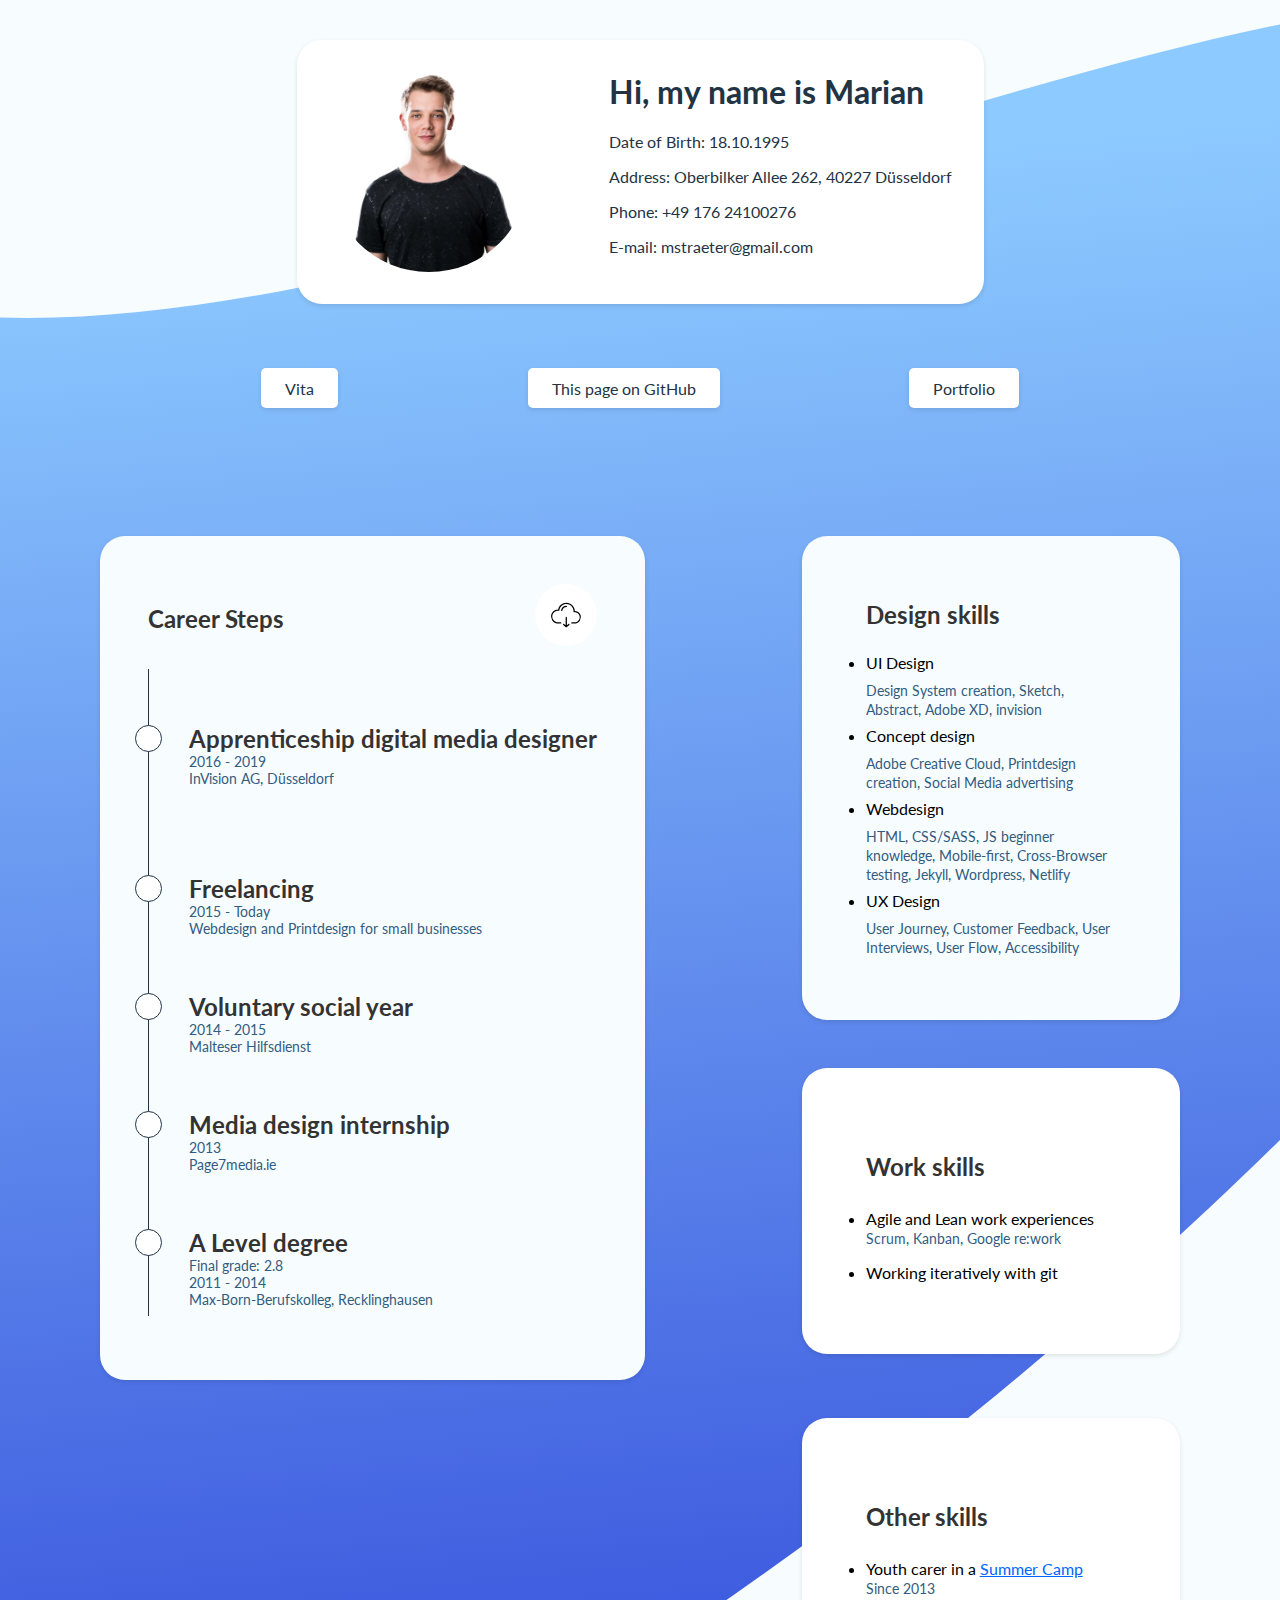
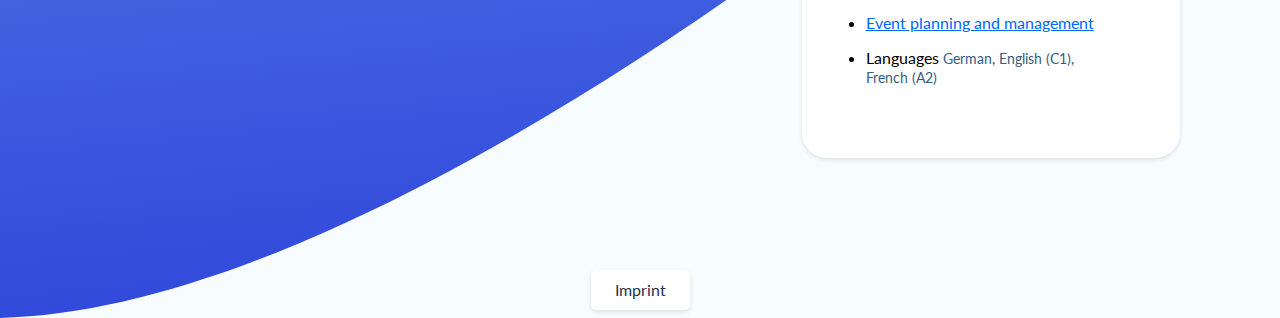
==== index.html @ 585b1b2f "Text changes" ====
<!DOCTYPE html>
<html lang="en">
	<head>
		<meta name="viewport" content="width=device-width, initial-scale=1" />
		<link rel="stylesheet" href="assets/css/styles.css" />
		<link rel='icon' href='assets/img/favicon.png' type='image/png'/ >
		<title>Marian Sträter</title>
	</head>

	<body>
		<div class="hero-wrapper">
			<div class="hero-area box-shadow border-radius">
				<div class="hero-image"></div>
				<div class="text-left">
					<h1>Hi, my name is Marian</h1>
					<p class="hero-text">Date of Birth: 18.10.1995</p>
					<p class="hero-text">Address: Oberbilker Allee 262, 40227 Düsseldorf</p>
					<p class="hero-text">Phone: +49 176 24100276</p>
					<p class="hero-text">
						E-mail:
						<a href="mailto:mstraeter@gmail.com" class="e-mail" >
							mstraeter@gmail.com</a
						>
					</p>
				</div>
			</div>
		</div>

		<nav>
			<a href="index.html" class="btn--primary box-shadow">
				Vita
			</a>
			<a
				target="_blank"
				href="https://github.com/derstraeter/portfolio"
				class="btn--primary box-shadow"
			>
				This page on GitHub
			</a>
			<a href="portfolio.html" class="btn--primary box-shadow">
				Portfolio
			</a>
		</nav>

		<div class="content-wrapper">
			<div class="cv-card border-radius blue-bg box-shadow ">
				<div class="cv-card-intro">
					<h2>Career Steps</h2>
					<a
						href="assets/download/marian-straeter-application-files.zip"
						class="btn--download"
					>
						<svg class="btn--download_svg" viewBox="0 0 512.001 512.001">
							<path
								d="M405.967 187.467c-1.069-78.061-64.902-141.239-143.213-141.239-34.835 0-68.396 12.672-94.498 35.682-23.296 20.535-39.232 47.977-45.543 78.106-.461-.005-.918-.009-1.374-.009C54.434 160.008 0 214.441 0 281.347s54.434 121.339 121.34 121.339h44.534c6.029 0 10.919-4.888 10.919-10.919 0-6.031-4.89-10.919-10.919-10.919H121.34c-54.866 0-99.502-44.636-99.502-99.501s44.636-99.501 99.502-99.501c2.923 0 6.013.157 9.448.48 5.822.54 11.049-3.596 11.842-9.396 3.932-28.82 18.161-55.327 40.067-74.638 22.111-19.492 50.542-30.226 80.056-30.226 66.935 0 121.389 54.455 121.389 121.389 0 2.41-.449 8.642-.449 8.642a10.92 10.92 0 0 0 11.984 11.634 87.102 87.102 0 0 1 8.708-.44c47.297 0 85.778 38.48 85.778 85.778 0 47.297-38.48 85.777-85.778 85.777h-48.902c-6.029 0-10.919 4.888-10.919 10.919s4.89 10.919 10.919 10.919h48.902c59.339 0 107.616-48.275 107.616-107.615-.001-58.808-47.421-106.752-106.034-107.602z"
							/>
							<path
								d="M262.755 97.548c-45.658 0-84.742 34.121-90.914 79.367-.815 5.975 3.371 11.462 9.343 12.295 6.368.888 11.548-3.869 12.295-9.343 4.702-34.479 34.484-60.48 69.276-60.48 6.031 0 10.919-4.888 10.919-10.919 0-6.032-4.889-10.92-10.919-10.92zM313.279 410.283c-4.017-4.496-10.92-4.887-15.418-.868l-26.265 23.463V298.547c0-6.031-4.89-10.919-10.919-10.919-6.031 0-10.919 4.888-10.919 10.919v134.33l-26.264-23.463c-4.496-4.018-11.401-3.627-15.417.868-4.018 4.498-3.63 11.399.868 15.418l39.717 35.483a17.983 17.983 0 0 0 12.014 4.59 17.99 17.99 0 0 0 12.013-4.589l39.719-35.483c4.499-4.017 4.888-10.92.871-15.418z"
							/>
						</svg>
					</a>
				</div>
				<ul class="timeline">
					<li class="timeline-entry">
						<div class="timeline-item">
							<h2 class="timeline-headline">
								Apprenticeship digital media designer
							</h2>
							<span>2016 - 2019</span>
							<span>InVision AG, Düsseldorf</span>
							<p></p>
						</div>
					</li>

					<li class="timeline-entry">
						<div class="timeline-item">
							<h2 class="timeline-headline">Freelancing</h2>
							<span>2015 - Today</span>
							<span>Webdesign and Printdesign for small businesses</span>
						</div>
					</li>

					<li class="timeline-entry">
						<div class="timeline-item">
							<h2 class="timeline-headline">Voluntary social year</h2>
							<span>2014 - 2015</span>
							<span>Malteser Hilfsdienst</span>
						</div>
					</li>

					<li class="timeline-entry">
						<div class="timeline-item">
							<h2 class="timeline-headline">Media design internship</h2>
							<span>2013</span>
							<span>Page7media.ie</span>
						</div>
					</li>

					<li class="timeline-entry">
						<div class="timeline-item">
							<h2 class="timeline-headline">A Level degree</h2>
							<span>Final grade: 2.8</span>
							<span>2011 - 2014</span>
							<span>Max-Born-Berufskolleg, Recklinghausen</span>
						</div>
					</li>
				</ul>
			</div>
			<div class="skills-wrapper">
				<div class="skills-card border-radius blue-bg box-shadow">
					<h2 class="skills-headline">Design skills</h2>
					<ul class="skills-card-list">
						<li class="skills-card-list-item">UI Design</li>
						<span>Design System creation, Sketch, Abstract, Adobe XD, invision</span>
						<li class="skills-card-list-item">Concept design</li>
						<span>
							Adobe Creative Cloud, Printdesign creation, Social Media
							advertising</span
						>
						<li class="skills-card-list-item">Webdesign</li>
						<span
							>HTML, CSS/SASS, JS beginner knowledge, Mobile-first,
							Cross-Browser testing, Jekyll, Wordpress, Netlify</span
						>
						<li class="skills-card-list-item">UX Design</li>
						<span>User Journey, Customer Feedback, User Interviews, User Flow, Accessibility</span>
					</ul>
				</div>
				<div class="skills-card border-radius box-shadow">
					<h2>Work skills</h2>
					<ul class="skills-card-list">
						<li class="skills-card-list-item">
							Agile and Lean work experiences
							<span>Scrum, Kanban, Google re:work</span>
						</li>
						<li class="skills-card-list-item">
							Working iteratively with git
						</li>
					</ul>
				</div>
				<div class="row">
					<div class="skills-card border-radius box-shadow">
						<h2>Other skills</h2>
						<ul class="skills-card-list">
							<li class="skills-card-list-item">
								Youth carer in a
								<a
									target="_blank"
									rel="noopener noreferrer"
									href="http://www.pauluslager.de" rel="noopener"
								>
									Summer Camp
								</a>
								<span>Since 2013</span>
							</li>
							<li class="skills-card-list-item">
								<a
									target="_blank"
									rel="noopener noreferrer"
									href="https://www.sketch.com/community/groups/dusseldorf/" rel="noopener"
									>Event planning and management</a
								>
							</li>
							<li class="skills-card-list-item">
								Languages

								<span>German, English (C1), French (A2)</span>
							</li>
						</ul>
					</div>
				</div>
			</div>
		</div>
		<footer>
			<a href="impressum.html" class="btn--primary box-shadow border-radius"
				>Imprint</a
			>
		</footer>

	</body>
</html>
---- assets/css/styles.css ----
@import url('https://fonts.googleapis.com/css?family=Lato');

* {
  font-family: 'Lato', sans-serif;
}

body {
  background: #F7FCFF;
  background-image: url(../svg/bg.svg);
  background-size: cover;
  background-repeat: no-repeat;
  background-position: center;
}

h1,h2,h3,h4,h5,h6 {
  color: #333;
}

a {
  color: #0066ff;
}

span {
  color: #335c81;
  font-size: 14px;
}
.box-shadow {
  box-shadow: 0px 2px 5px rgba(0, 0, 0, 0.1);
}

.border-radius {
  border-radius: 25px;
  background: #fff;
}

.blue-bg {
  background: #F7FCFF;
}

.hero-wrapper {
  display: flex;
  justify-content: center;
}

.hero-area {
  display: flex;
  flex-direction: row;
  flex-wrap: wrap;
  padding: 2rem;
  margin-top: 2rem;
}

.hero-image {
  background-image: url(../img/profile-pic.jpg);
  background-size: contain;
  background-repeat: no-repeat;
  background-position: center;
  border-radius: 100%;
  width: 200px;
}

.text-left h1 {
  margin-top: 0;
  color: #223344;
}

.text-left {
  display: inline-block;
  padding-left: 5rem;
  list-style-type: none;
  word-wrap: wrap-word;
  color: #223344;
}

.e-mail {
  text-decoration: none;
  color: #223344;
  cursor: pointer;
}

.e-mail:hover {
  color: #0066ff;
}

nav {
  display: flex;
  flex-wrap: nowrap;
  justify-content: space-evenly;
  padding: 4rem;
  text-align: center;
}

.btn--primary {
  text-decoration: none;
  display: inline-block;
  align-self: center;
  padding: 0.65em 1.5em;
  background: #fff;
  color: #223344;
  cursor: pointer;
  border-radius: 5px;
}

.btn--primary:hover {
  background: #F7FCFF;
  color: #335C81;
}

.btn--primary:first-of-type {
  margin: 0;
}

.btn--download_svg {
  background: #fff;
  width: 30px;
  height: 30px;
  border-radius: 100%;
  padding: 1rem;
}

.btn--download_svg:hover {
  background: #F7FCFF;
  fill: #0066ff;
}

.content-wrapper {
  display: flex;
  justify-content: space-evenly;
  flex-wrap: wrap;
}

.cv-card-intro {
  display: flex;
  justify-content: space-between;
}

.cv-card {
  display: flex;
  flex-direction: column;
  margin: 4rem;
  padding: 3rem;
  word-wrap: break-word;
  max-width: 450px;
  height: 70%;

}

.timeline {
  list-style-type: none;
  border-left: 1px solid #223344;
}

.timeline-headline {
  margin-bottom: 0;
}

.timeline-item {
  display: flex;
  flex-direction: column;
  margin: 0.5em 0;
}

.timeline-item::before {
  position: relative;
  display: block;
  content: "";
  border: 1px solid #223344;
  border-radius: 100%;
  height: 25px;
  width: 25px;
  background: #fff;
  top: 3em;
  left: -3.4rem;
}

.skills-wrapper {
  display: flex;
  margin: 4em 4em 0 4rem;
  flex-direction: column;
  align-items: flex-start;
}

.skills-headline {
  margin-top: 0;
  margin-bottom: 1rem;
}

.skills-card {
  display: flex;
  flex-direction: column;
  margin-bottom: 3rem;
  padding: 4rem;
  max-width: 250px;
}

.skills-card:nth-child(even) {
  align-self: flex-end;
}

.skills-card-list {
  margin: 0;
  padding: 0;
}

.skills-card-list-item {
  padding: 0.5rem 0;
}

.row {
  margin-top: 1rem;
  display: flex;
  justify-content: flex-start;
}

footer {
  display: flex;
  justify-content: center;
  margin-top: 4rem;
}

.btn--footer {
  text-decoration: none;
  align-self: center;
  padding: 0.65em 1.5em;
  background: #fff;
  color: #223344;
  cursor: pointer;
  border-radius: 5px;
}

.btn--footer:hover {
  background: #F7FCFF;
  color: #335C81;
}


@media only screen and (max-width: 786px) {
  .btn--download {
    display: none;
  }
  .hero-area {
    min-width: 280px;
    margin: 2rem 7rem;
    align-items: center;
    flex-direction: column;
    flex-wrap: wrap;
    width: auto;
    align-self: center;
  }

  .hero-image {
    height: 150px;
    margin-bottom: 2rem;
  }

  .text-left {
    padding: 0;
  }

  nav {
    flex-direction: column;
    padding: 1rem;
  }

  nav a {
    word-wrap: break-word;
    width: 110px;
    margin-top: 2rem;
  }

  .content-wrapper {
    flex-direction: column;
  }

  .cv-card {
    margin: 3rem;
    padding: 3rem;
    width: auto;
  }

  .skills-wrapper {
    margin: 2rem 3rem;
    width: auto;
  }

  .skills-card {
    margin-bottom: 1.5rem;
  }

  .timeline-entry::before {
    margin-left: 5.7rem;
  }
}
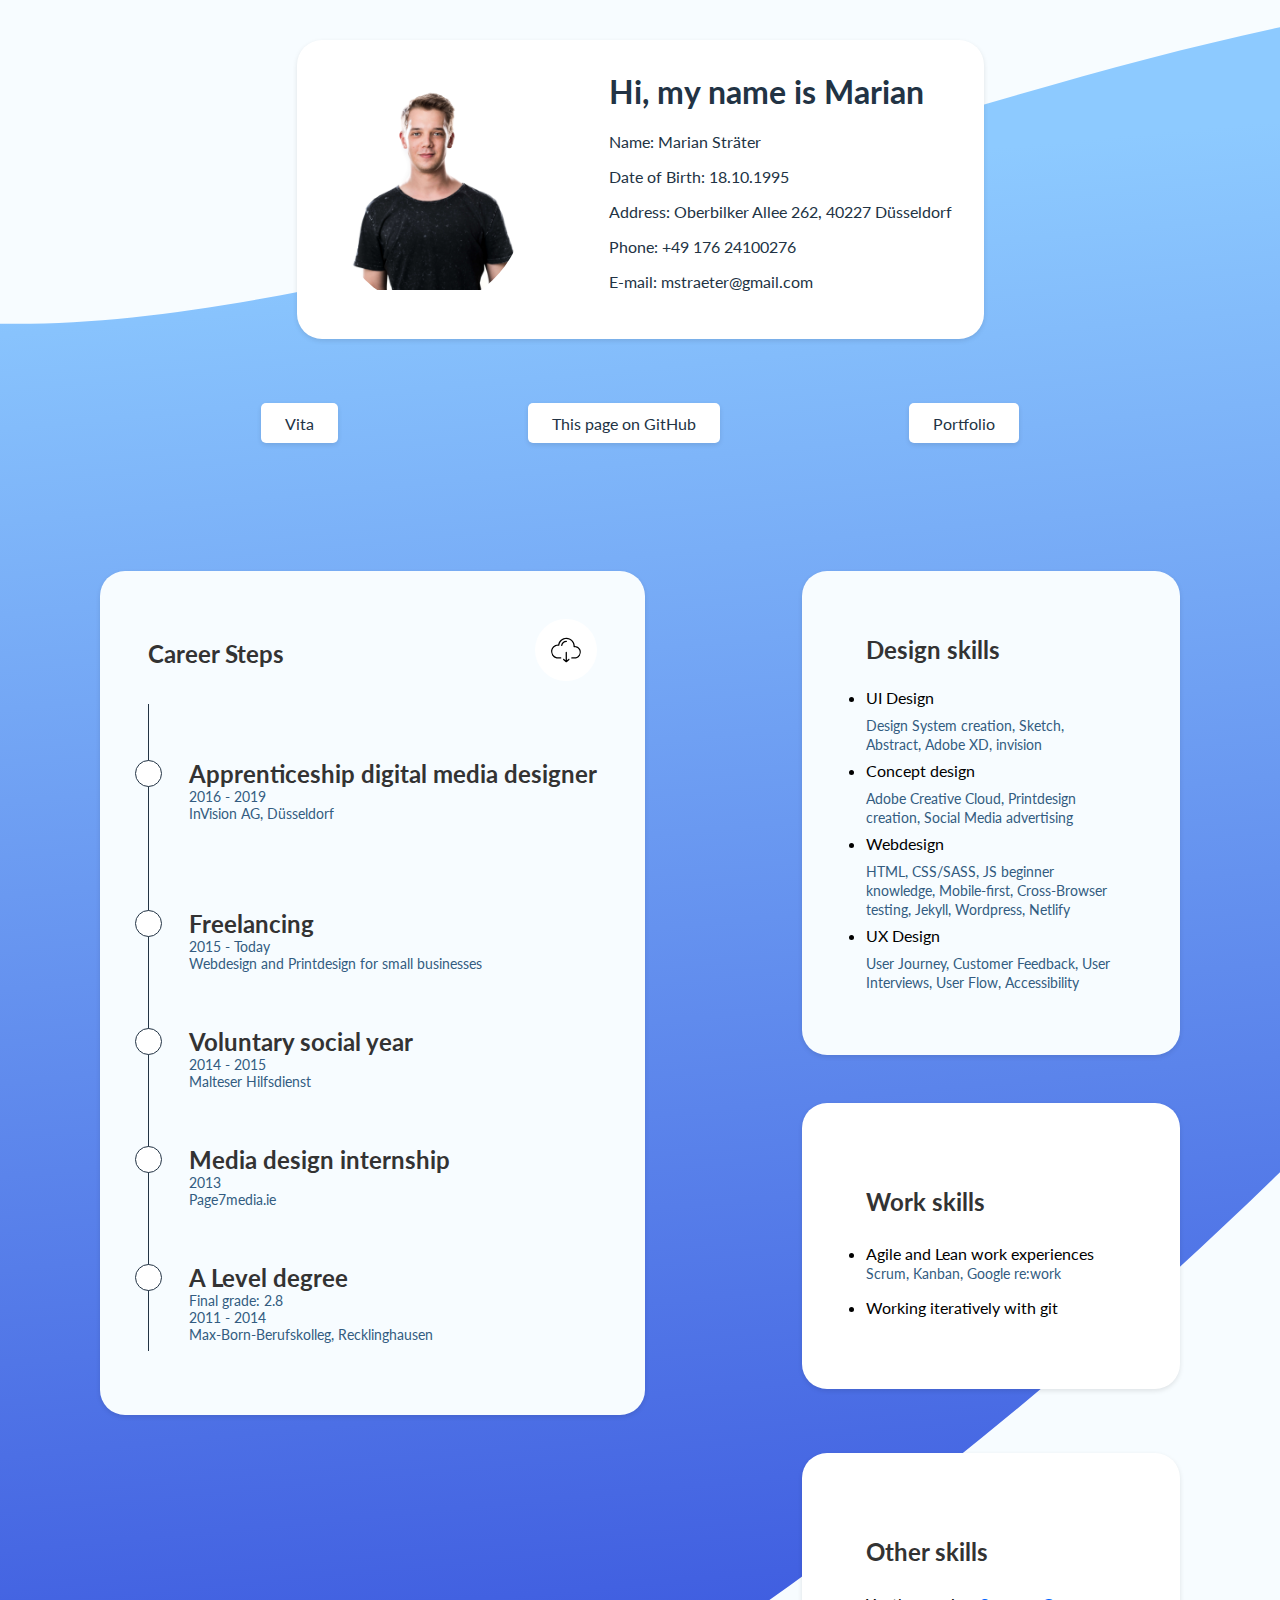
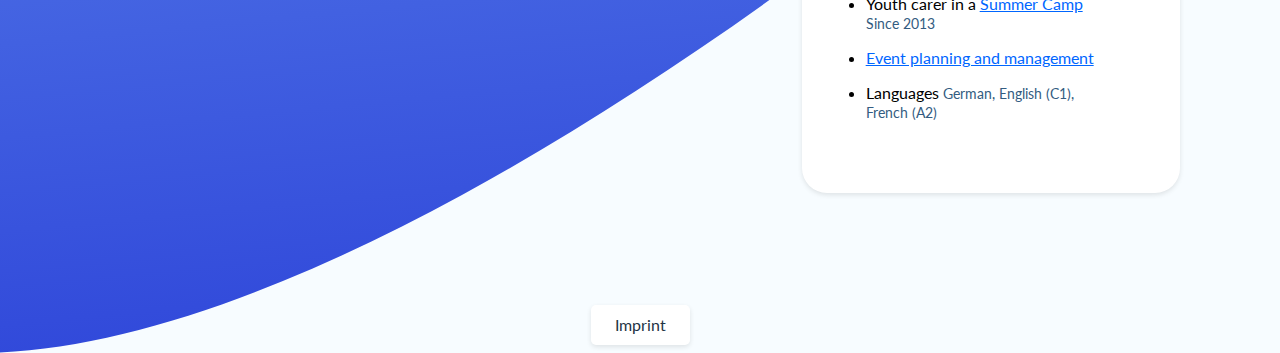
==== commit 1e32a295: "Add full name" ====
--- a/index.html
+++ b/index.html
@@ -13,6 +13,7 @@
 				<div class="hero-image"></div>
 				<div class="text-left">
 					<h1>Hi, my name is Marian</h1>
+					<p class="hero-text">Name: Marian Sträter</p>
 					<p class="hero-text">Date of Birth: 18.10.1995</p>
 					<p class="hero-text">Address: Oberbilker Allee 262, 40227 Düsseldorf</p>
 					<p class="hero-text">Phone: +49 176 24100276</p>
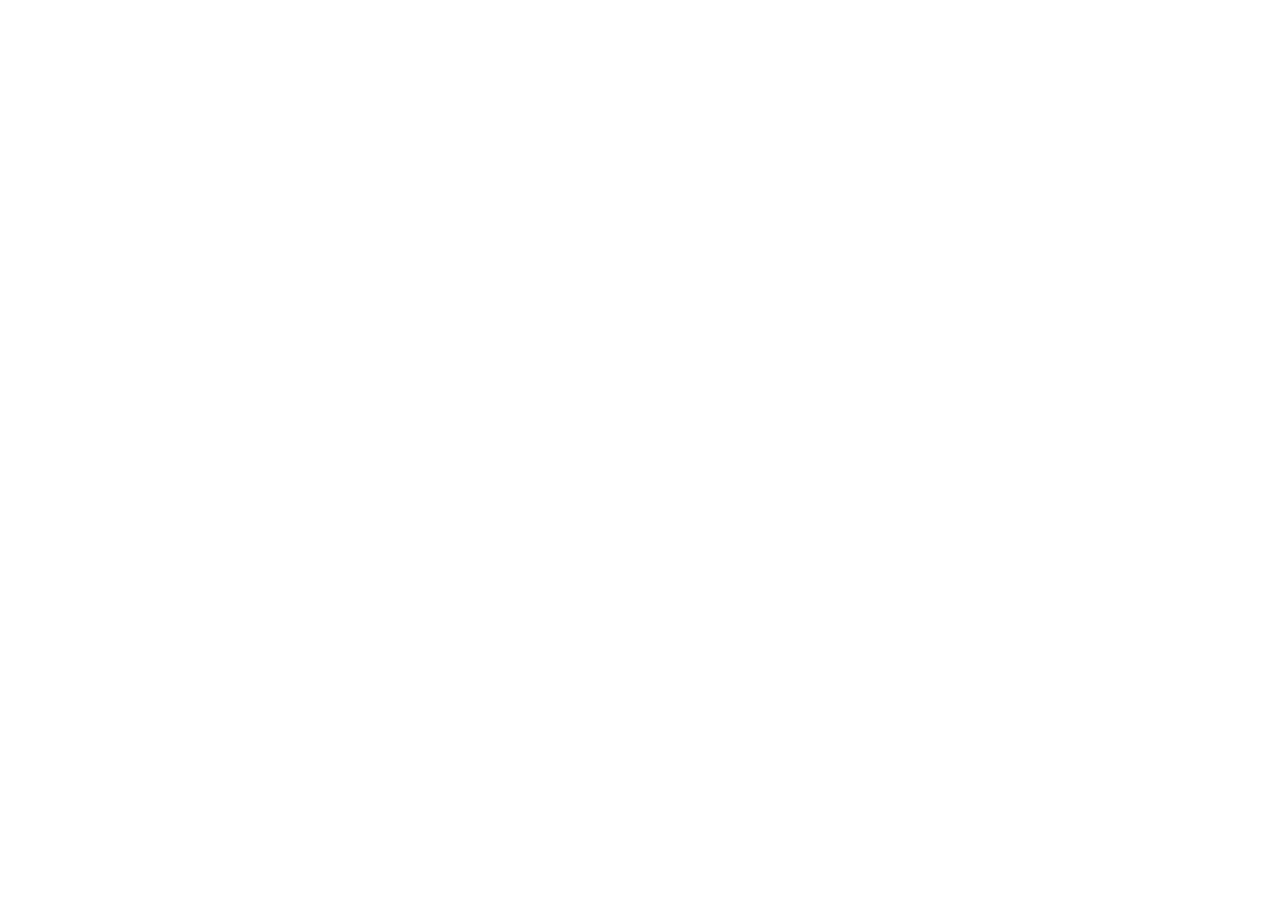
==== commit 996d486e: "Add fonts" ====
--- a/index.html
+++ b/index.html
@@ -1,182 +1,13 @@
 <!DOCTYPE html>
 <html lang="en">
-	<head>
-		<meta name="viewport" content="width=device-width, initial-scale=1" />
-		<link rel="stylesheet" href="assets/css/styles.css" />
-		<link rel='icon' href='assets/img/favicon.png' type='image/png'/ >
-		<title>Marian Sträter</title>
-	</head>
-
-	<body>
-		<div class="hero-wrapper">
-			<div class="hero-area box-shadow border-radius">
-				<div class="hero-image"></div>
-				<div class="text-left">
-					<h1>Hi, my name is Marian</h1>
-					<p class="hero-text">Name: Marian Sträter</p>
-					<p class="hero-text">Date of Birth: 18.10.1995</p>
-					<p class="hero-text">Address: Oberbilker Allee 262, 40227 Düsseldorf</p>
-					<p class="hero-text">Phone: +49 176 24100276</p>
-					<p class="hero-text">
-						E-mail:
-						<a href="mailto:mstraeter@gmail.com" class="e-mail" >
-							mstraeter@gmail.com</a
-						>
-					</p>
-				</div>
-			</div>
-		</div>
-
-		<nav>
-			<a href="index.html" class="btn--primary box-shadow">
-				Vita
-			</a>
-			<a
-				target="_blank"
-				href="https://github.com/derstraeter/portfolio"
-				class="btn--primary box-shadow"
-			>
-				This page on GitHub
-			</a>
-			<a href="portfolio.html" class="btn--primary box-shadow">
-				Portfolio
-			</a>
-		</nav>
-
-		<div class="content-wrapper">
-			<div class="cv-card border-radius blue-bg box-shadow ">
-				<div class="cv-card-intro">
-					<h2>Career Steps</h2>
-					<a
-						href="assets/download/marian-straeter-application-files.zip"
-						class="btn--download"
-					>
-						<svg class="btn--download_svg" viewBox="0 0 512.001 512.001">
-							<path
-								d="M405.967 187.467c-1.069-78.061-64.902-141.239-143.213-141.239-34.835 0-68.396 12.672-94.498 35.682-23.296 20.535-39.232 47.977-45.543 78.106-.461-.005-.918-.009-1.374-.009C54.434 160.008 0 214.441 0 281.347s54.434 121.339 121.34 121.339h44.534c6.029 0 10.919-4.888 10.919-10.919 0-6.031-4.89-10.919-10.919-10.919H121.34c-54.866 0-99.502-44.636-99.502-99.501s44.636-99.501 99.502-99.501c2.923 0 6.013.157 9.448.48 5.822.54 11.049-3.596 11.842-9.396 3.932-28.82 18.161-55.327 40.067-74.638 22.111-19.492 50.542-30.226 80.056-30.226 66.935 0 121.389 54.455 121.389 121.389 0 2.41-.449 8.642-.449 8.642a10.92 10.92 0 0 0 11.984 11.634 87.102 87.102 0 0 1 8.708-.44c47.297 0 85.778 38.48 85.778 85.778 0 47.297-38.48 85.777-85.778 85.777h-48.902c-6.029 0-10.919 4.888-10.919 10.919s4.89 10.919 10.919 10.919h48.902c59.339 0 107.616-48.275 107.616-107.615-.001-58.808-47.421-106.752-106.034-107.602z"
-							/>
-							<path
-								d="M262.755 97.548c-45.658 0-84.742 34.121-90.914 79.367-.815 5.975 3.371 11.462 9.343 12.295 6.368.888 11.548-3.869 12.295-9.343 4.702-34.479 34.484-60.48 69.276-60.48 6.031 0 10.919-4.888 10.919-10.919 0-6.032-4.889-10.92-10.919-10.92zM313.279 410.283c-4.017-4.496-10.92-4.887-15.418-.868l-26.265 23.463V298.547c0-6.031-4.89-10.919-10.919-10.919-6.031 0-10.919 4.888-10.919 10.919v134.33l-26.264-23.463c-4.496-4.018-11.401-3.627-15.417.868-4.018 4.498-3.63 11.399.868 15.418l39.717 35.483a17.983 17.983 0 0 0 12.014 4.59 17.99 17.99 0 0 0 12.013-4.589l39.719-35.483c4.499-4.017 4.888-10.92.871-15.418z"
-							/>
-						</svg>
-					</a>
-				</div>
-				<ul class="timeline">
-					<li class="timeline-entry">
-						<div class="timeline-item">
-							<h2 class="timeline-headline">
-								Apprenticeship digital media designer
-							</h2>
-							<span>2016 - 2019</span>
-							<span>InVision AG, Düsseldorf</span>
-							<p></p>
-						</div>
-					</li>
-
-					<li class="timeline-entry">
-						<div class="timeline-item">
-							<h2 class="timeline-headline">Freelancing</h2>
-							<span>2015 - Today</span>
-							<span>Webdesign and Printdesign for small businesses</span>
-						</div>
-					</li>
-
-					<li class="timeline-entry">
-						<div class="timeline-item">
-							<h2 class="timeline-headline">Voluntary social year</h2>
-							<span>2014 - 2015</span>
-							<span>Malteser Hilfsdienst</span>
-						</div>
-					</li>
-
-					<li class="timeline-entry">
-						<div class="timeline-item">
-							<h2 class="timeline-headline">Media design internship</h2>
-							<span>2013</span>
-							<span>Page7media.ie</span>
-						</div>
-					</li>
-
-					<li class="timeline-entry">
-						<div class="timeline-item">
-							<h2 class="timeline-headline">A Level degree</h2>
-							<span>Final grade: 2.8</span>
-							<span>2011 - 2014</span>
-							<span>Max-Born-Berufskolleg, Recklinghausen</span>
-						</div>
-					</li>
-				</ul>
-			</div>
-			<div class="skills-wrapper">
-				<div class="skills-card border-radius blue-bg box-shadow">
-					<h2 class="skills-headline">Design skills</h2>
-					<ul class="skills-card-list">
-						<li class="skills-card-list-item">UI Design</li>
-						<span>Design System creation, Sketch, Abstract, Adobe XD, invision</span>
-						<li class="skills-card-list-item">Concept design</li>
-						<span>
-							Adobe Creative Cloud, Printdesign creation, Social Media
-							advertising</span
-						>
-						<li class="skills-card-list-item">Webdesign</li>
-						<span
-							>HTML, CSS/SASS, JS beginner knowledge, Mobile-first,
-							Cross-Browser testing, Jekyll, Wordpress, Netlify</span
-						>
-						<li class="skills-card-list-item">UX Design</li>
-						<span>User Journey, Customer Feedback, User Interviews, User Flow, Accessibility</span>
-					</ul>
-				</div>
-				<div class="skills-card border-radius box-shadow">
-					<h2>Work skills</h2>
-					<ul class="skills-card-list">
-						<li class="skills-card-list-item">
-							Agile and Lean work experiences
-							<span>Scrum, Kanban, Google re:work</span>
-						</li>
-						<li class="skills-card-list-item">
-							Working iteratively with git
-						</li>
-					</ul>
-				</div>
-				<div class="row">
-					<div class="skills-card border-radius box-shadow">
-						<h2>Other skills</h2>
-						<ul class="skills-card-list">
-							<li class="skills-card-list-item">
-								Youth carer in a
-								<a
-									target="_blank"
-									rel="noopener noreferrer"
-									href="http://www.pauluslager.de" rel="noopener"
-								>
-									Summer Camp
-								</a>
-								<span>Since 2013</span>
-							</li>
-							<li class="skills-card-list-item">
-								<a
-									target="_blank"
-									rel="noopener noreferrer"
-									href="https://www.sketch.com/community/groups/dusseldorf/" rel="noopener"
-									>Event planning and management</a
-								>
-							</li>
-							<li class="skills-card-list-item">
-								Languages
-
-								<span>German, English (C1), French (A2)</span>
-							</li>
-						</ul>
-					</div>
-				</div>
-			</div>
-		</div>
-		<footer>
-			<a href="impressum.html" class="btn--primary box-shadow border-radius"
-				>Imprint</a
-			>
-		</footer>
-
-	</body>
-</html>
+<head>
+	<meta charset="UTF-8">
+	<meta name="viewport" content="width=device-width, initial-scale=1.0">
+	<link rel="preconnect" href="https://fonts.gstatic.com">
+	<link href="https://fonts.googleapis.com/css2?family=Poppins:wght@500&family=Roboto+Slab:wght@300&display=swap" rel="stylesheet">
+	<title>MARIAN STRÄTER</title>
+</head>
+<body>
+	
+</body>
+</html>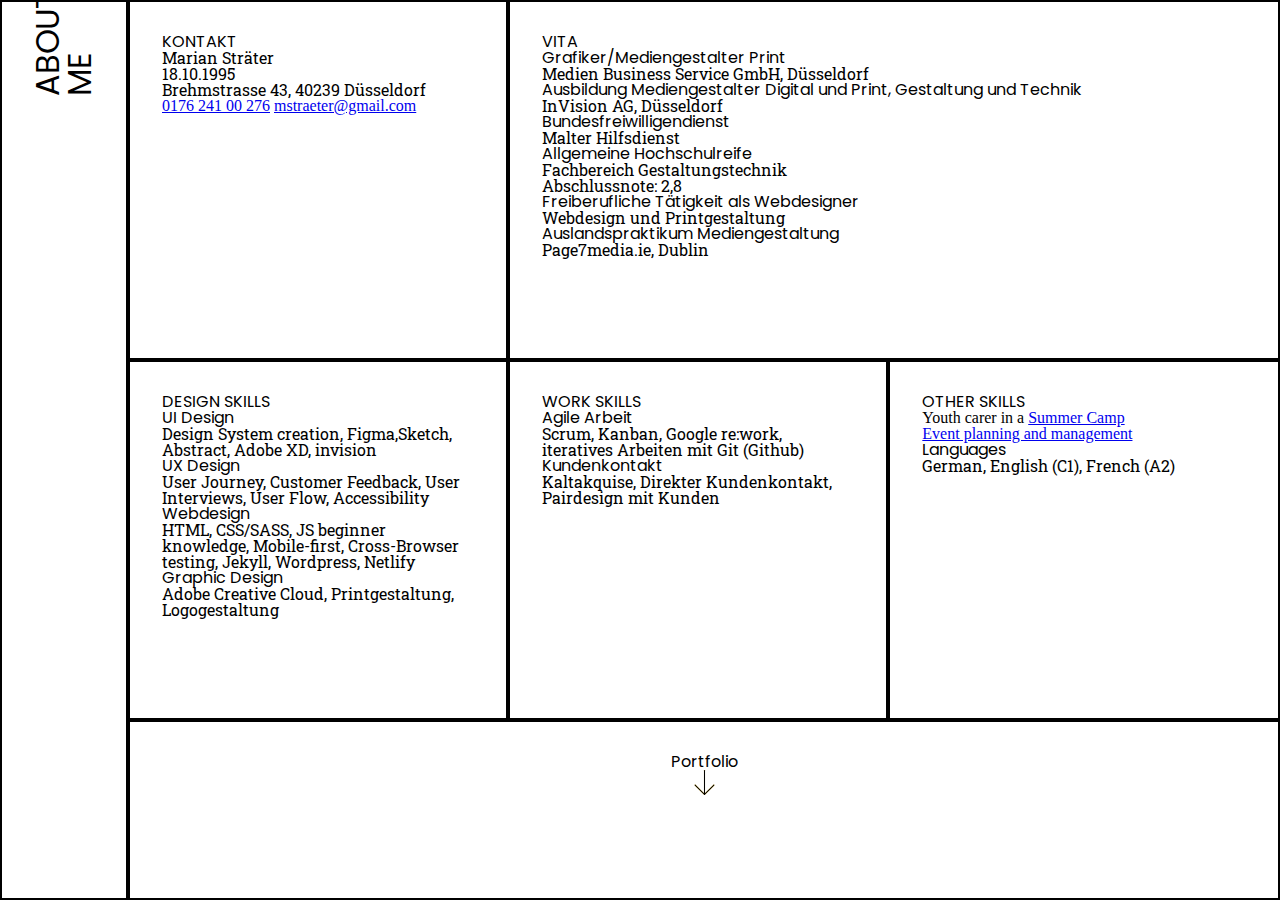
==== commit 82fe9247: "Flex Layout and Font size" ====
--- a/index.html
+++ b/index.html
@@ -3,11 +3,130 @@
 <head>
 	<meta charset="UTF-8">
 	<meta name="viewport" content="width=device-width, initial-scale=1.0">
+	<link rel="stylesheet" href="./assets/css/styles.css">
 	<link rel="preconnect" href="https://fonts.gstatic.com">
 	<link href="https://fonts.googleapis.com/css2?family=Poppins:wght@500&family=Roboto+Slab:wght@300&display=swap" rel="stylesheet">
 	<title>MARIAN STRÄTER</title>
 </head>
 <body>
-	
+	<div class="container">
+		<div class="section-title item">
+			<h1>ABOUT ME</h1>
+		</div>
+	<div class="about-container">
+		<div class="kontakt item">
+			<h1>KONTAKT</h1>
+			<p>Marian Sträter</p>
+			<p>18.10.1995</p>
+			<p>Brehmstrasse 43, 40239 Düsseldorf</p>
+			<a href="tel:+4917624100276">0176 241 00 276</a>
+			<a href="mailto:mstraeter@gmail.com">mstraeter@gmail.com</a>
+		</div>
+		<div class="vita item">
+			<h1>VITA</h1>
+			<ul>
+				<li>
+					<h2>Grafiker/Mediengestalter Print</h2>
+					<p>Medien Business Service GmbH, Düsseldorf</p>
+				</li>
+				<li>
+					<h2>Ausbildung Mediengestalter Digital und Print, Gestaltung und Technik</h2>
+					<p>InVision AG, Düsseldorf</p>
+				</li>
+				<li>
+					<h2>Bundesfreiwilligendienst</h2>
+					<p>Malter Hilfsdienst</p>
+				</li>
+				<li>
+					<h2>Allgemeine Hochschulreife</h2>
+					<p>Fachbereich Gestaltungstechnik</p>
+					<p>Abschlussnote: 2,8</p>
+				</li>
+				<li>
+					<h2>Freiberufliche Tätigkeit als Webdesigner</h2>
+					<p>Webdesign und Printgestaltung</p>
+				</li>
+				<li>
+					<h2>Auslandspraktikum Mediengestaltung</h2>
+					<p>Page7media.ie, Dublin</p>
+				</li>
+			</ul>
+		</div> 
+		<div class="design-skills item">
+			<h1>DESIGN SKILLS</h1>
+			<ul>
+				<li>
+					<h2>UI Design</h2>
+					<p>
+						Design System creation, Figma,Sketch, Abstract, Adobe XD, invision
+					</p>
+				</li>
+				<li>
+					<h2>UX Design</h2>
+					<p>
+						User Journey, Customer Feedback, User Interviews, User Flow, Accessibility
+					</p>	
+				</li>
+				<li>
+					<h2>Webdesign</h2>
+					<p>
+						HTML, CSS/SASS, JS beginner knowledge, Mobile-first,
+						Cross-Browser testing, Jekyll, Wordpress, Netlify
+					</p>
+				</li>
+				<li>
+					<h2>Graphic Design</h2>
+					<p>
+						Adobe Creative Cloud, Printgestaltung, Logogestaltung
+					</p>
+				</li>
+		</div>
+		<div class="work-skills item">
+			<h1>WORK SKILLS</h1>
+			<ul> 
+				<li> 
+					<h2>Agile Arbeit</h2>
+					<p>
+						Scrum, Kanban, Google re:work, iteratives Arbeiten mit Git (Github)
+					</p>
+				</li>
+				<li> 
+					<h2>Kundenkontakt</h2>
+					<p>
+						Kaltakquise, Direkter Kundenkontakt, Pairdesign mit Kunden
+					</p>
+				</li>
+			</ul>
+		</div>
+		<div class="other-skills item">
+			<h1>OTHER SKILLS</h1>
+			<ul>
+				<li>
+					Youth carer in a <a target="_blank" rel="noopener noreferrer" href="http://www.pauluslager.de" rel="noopener">
+					Summer Camp </a>
+				</li>
+				<li> 
+					<a target="_blank" rel="noopener noreferrer" href="https://www.sketch.com/community/groups/dusseldorf/" rel="noopener">
+						Event planning and management </a>
+				</li>
+				<li> 
+					<h2>Languages</h2> 
+					<p>
+						German, English (C1), French (A2)	
+					</p>
+				</li>
+			</ul>
+		</div>
+		<div class="scroll-down item">
+			<h3>Portfolio</h3>
+			<?xml version="1.0" encoding="iso-8859-1"?>
+			<svg xmlns="http://www.w3.org/2000/svg" viewBox="0 0 512 512">
+  <path d="M440.437 301.781L266.656 475.584V10.667C266.656 4.776 261.88 0 255.989 0s-10.667 4.776-10.667 10.667v464.917L71.541 301.781c-4.237-4.093-10.99-3.975-15.083.262-3.992 4.134-3.992 10.687 0 14.82l192 192c4.16 4.171 10.914 4.179 15.085.019l.019-.019 192-192c4.093-4.237 3.975-10.99-.262-15.083-4.134-3.993-10.687-3.993-14.821 0l-.042.001z" fill="#ffc107"/>
+  <path d="M255.989 512c-2.831.005-5.548-1.115-7.552-3.115l-192-192c-4.093-4.237-3.975-10.99.262-15.083 4.134-3.992 10.687-3.992 14.82 0L255.988 486.25l184.448-184.448c4.237-4.093 10.99-3.975 15.083.262 3.993 4.134 3.993 10.687 0 14.821l-192 192c-1.998 1.994-4.706 3.114-7.53 3.115z"/>
+  <path d="M255.989 512c-5.891 0-10.667-4.776-10.667-10.667V10.667C245.323 4.776 250.098 0 255.989 0s10.667 4.776 10.667 10.667v490.667c0 5.89-4.776 10.666-10.667 10.666z"/>
+			</svg>
+		</div>
+	</div>
+</div>	
 </body>
 </html>--- a/assets/css/styles.css
+++ b/assets/css/styles.css
@@ -0,0 +1,117 @@
+html, body, div, span, applet, object, iframe,
+h1, h2, h3, h4, h5, h6, p, blockquote, pre,
+a, abbr, acronym, address, big, cite, code,
+del, dfn, em, img, ins, kbd, q, s, samp,
+small, strike, strong, sub, sup, tt, var,
+b, u, i, center,
+dl, dt, dd, ol, ul, li,
+fieldset, form, label, legend,
+table, caption, tbody, tfoot, thead, tr, th, td,
+article, aside, canvas, details, embed, 
+figure, figcaption, footer, header, hgroup, 
+menu, nav, output, ruby, section, summary,
+time, mark, audio, video {
+	margin: 0;
+	padding: 0;
+	border: 0;
+	font-size: 100%;
+	font: inherit;
+	vertical-align: baseline;
+}
+/* HTML5 display-role reset for older browsers */
+article, aside, details, figcaption, figure, 
+footer, header, hgroup, menu, nav, section {
+	display: block;
+}
+body {
+	line-height: 1;
+}
+ol, ul {
+	list-style: none;
+}
+blockquote, q {
+	quotes: none;
+}
+blockquote:before, blockquote:after,
+q:before, q:after {
+	content: '';
+	content: none;
+}
+table {
+	border-collapse: collapse;
+	border-spacing: 0;
+}
+
+h1,h2,h3,h4 {
+  font-family: 'Poppins', sans-serif;
+}
+
+p, span {
+  font-family: 'Roboto Slab', serif;
+}
+
+.container {
+  display: flex;
+  width: 100%;
+}
+
+.section-title {
+  width:10%;
+  height: 100vh;
+}
+
+.section-title h1 {
+  transform: rotate(-90deg);
+  font-size: 2rem;
+  align-self: center;
+}
+
+h1 {
+  font-size: 1rem;
+}
+
+.about-container {
+  width: 100%;
+  display: flex;
+  flex-flow: wrap row;
+  height: 100vh;
+}
+
+.item {
+  border: 2px solid #000;
+  box-sizing: border-box;
+  padding: 2rem;
+}
+
+.kontakt {
+  width: 33%;
+}
+
+.vita{
+  width: 67%;
+}
+
+.design-skills { 
+  flex: 0 0 33%;
+  width: 33%;
+}
+
+.work-skills {
+  flex: 0 0 33%;
+  width: 33%;
+}
+
+.other-skills {
+  flex: 0 0 34%;
+  width: 33%;
+}
+
+.scroll-down {
+  width: 100%;
+  text-align: center;
+}
+
+.scroll-down svg{
+  height: 25px;
+}
+/* grow shrink basis */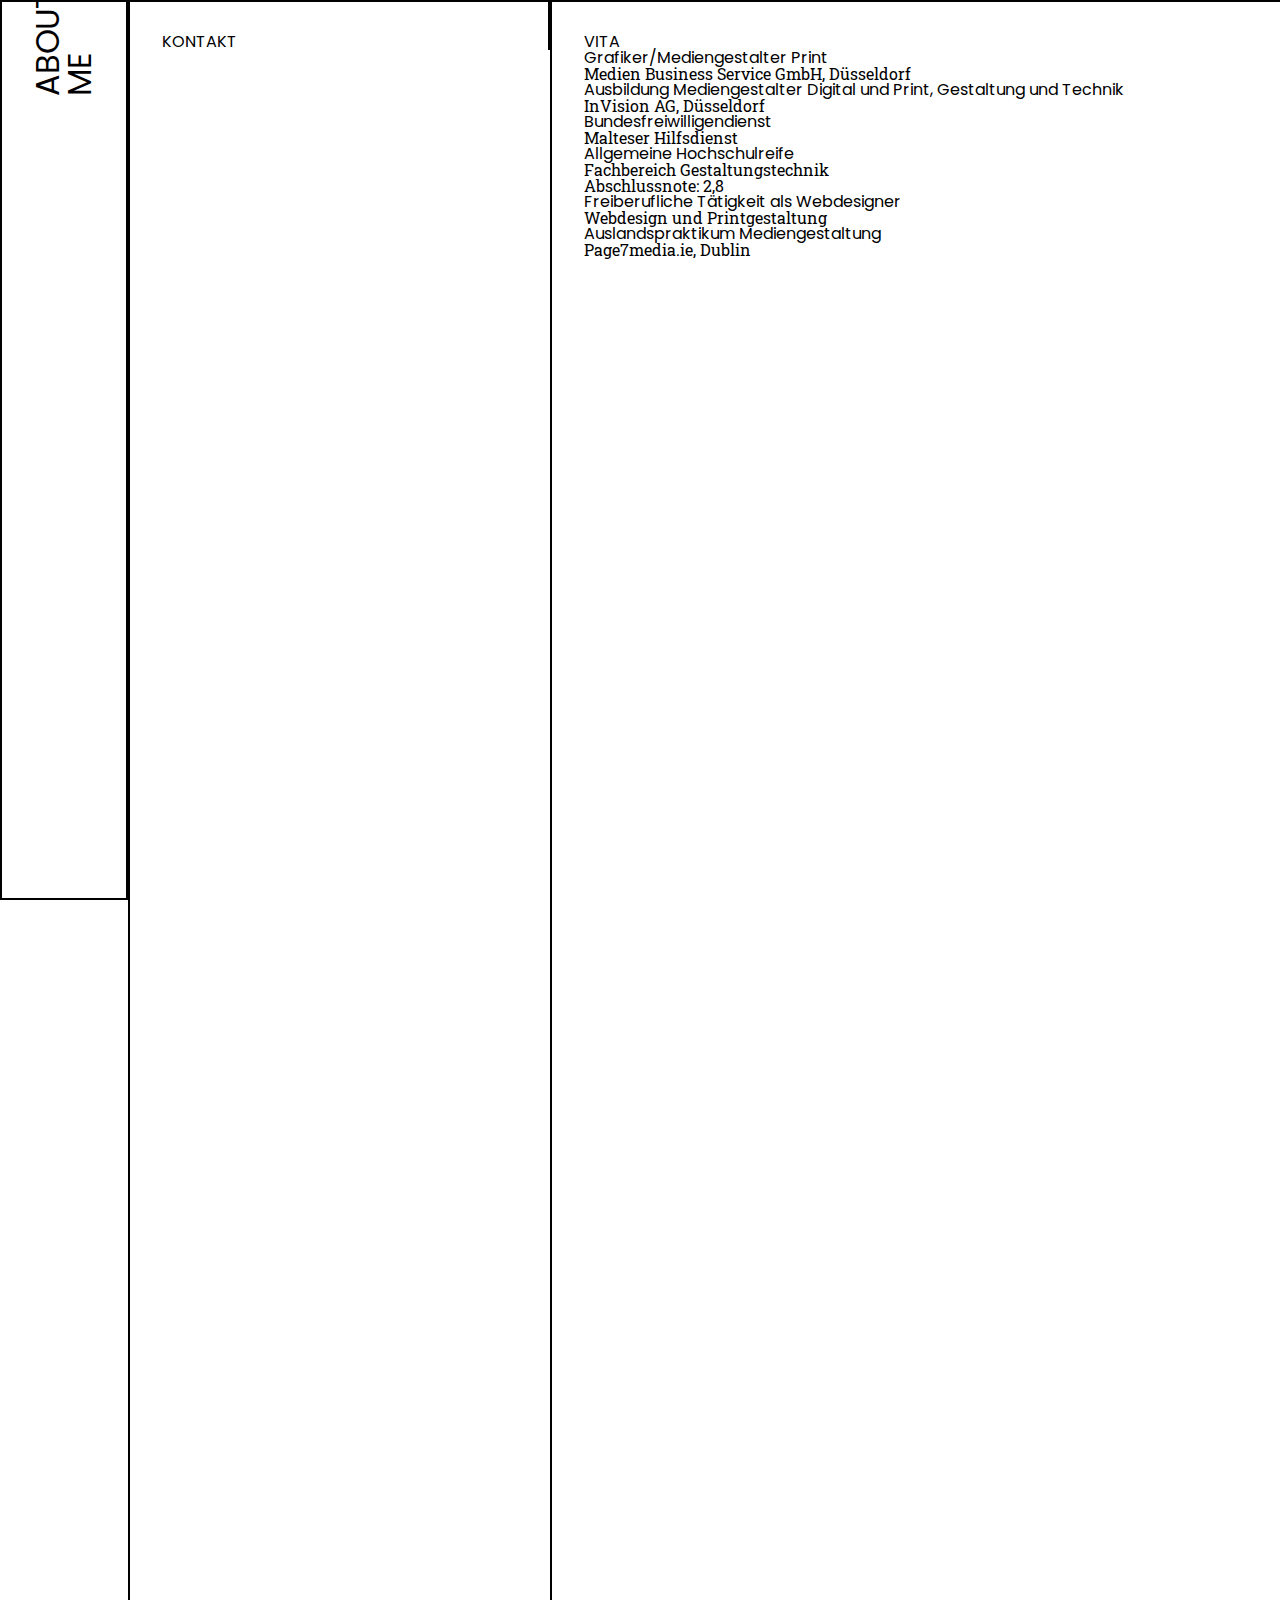
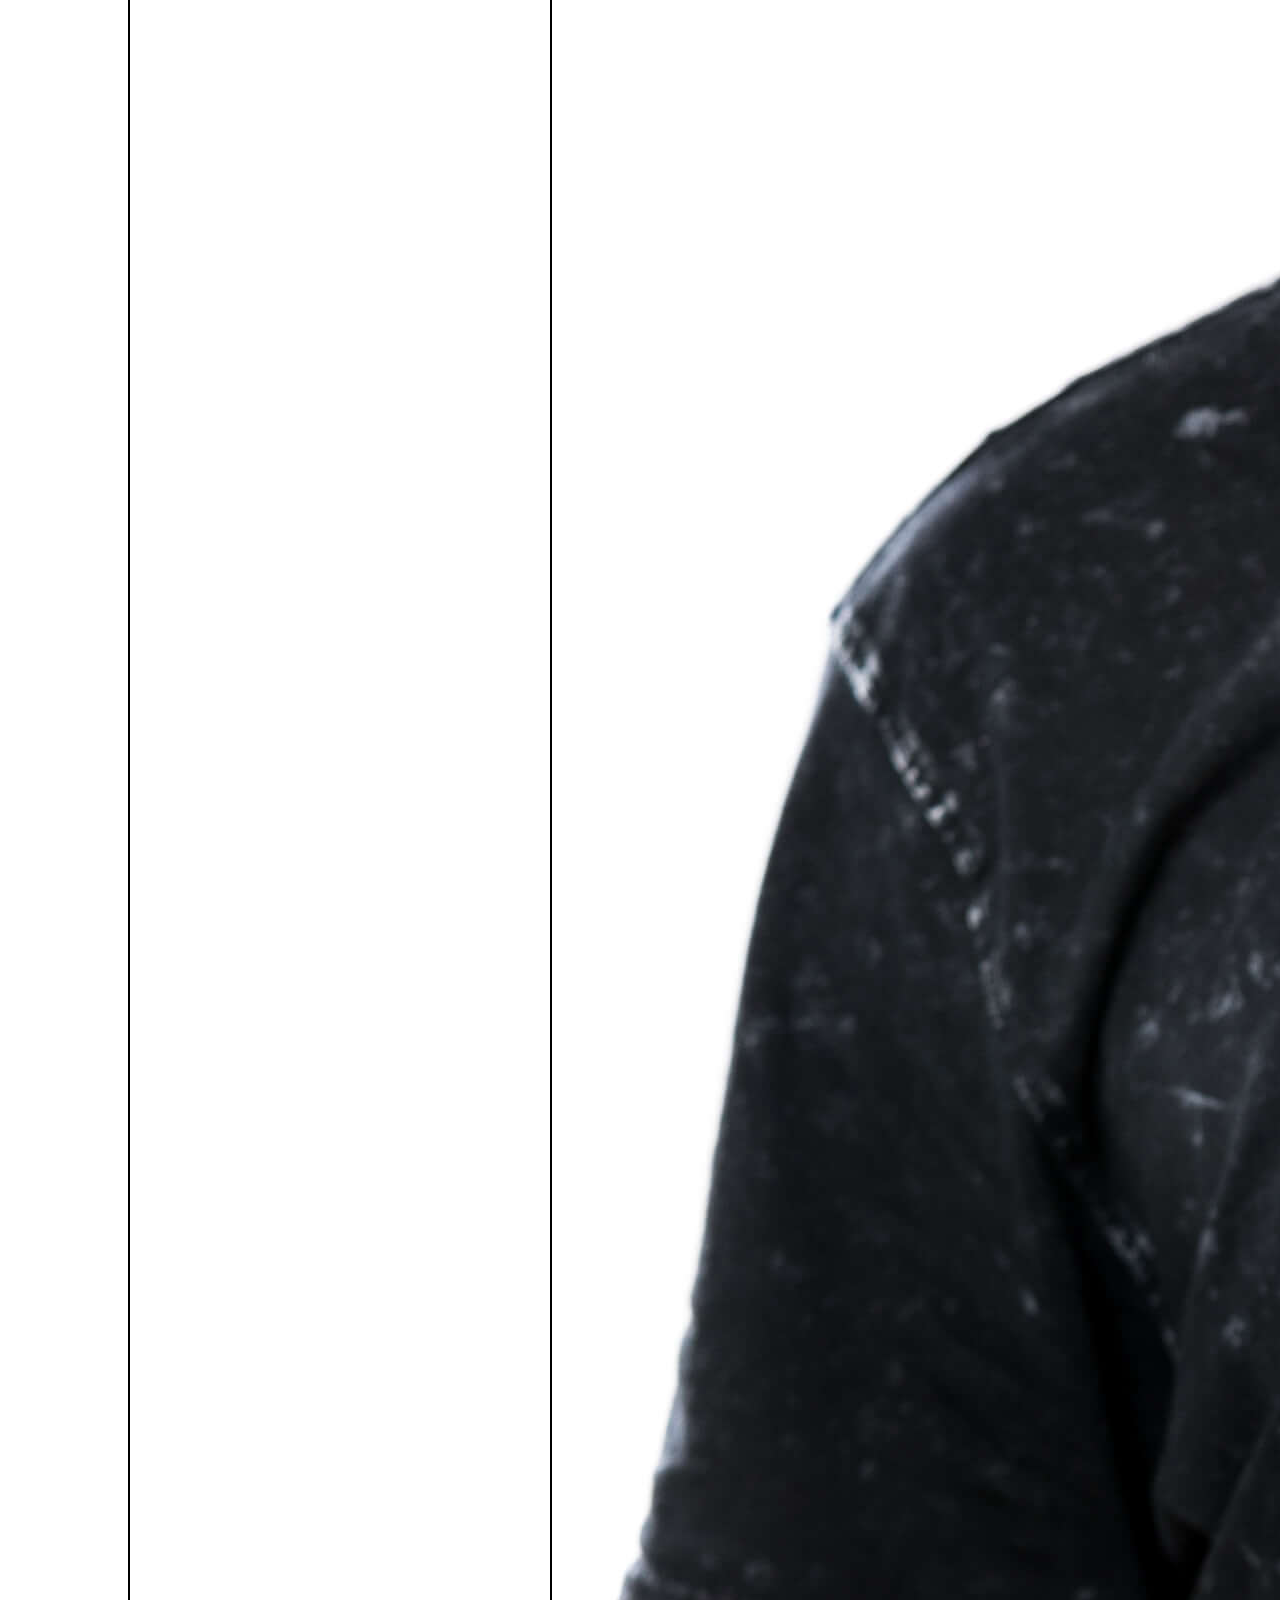
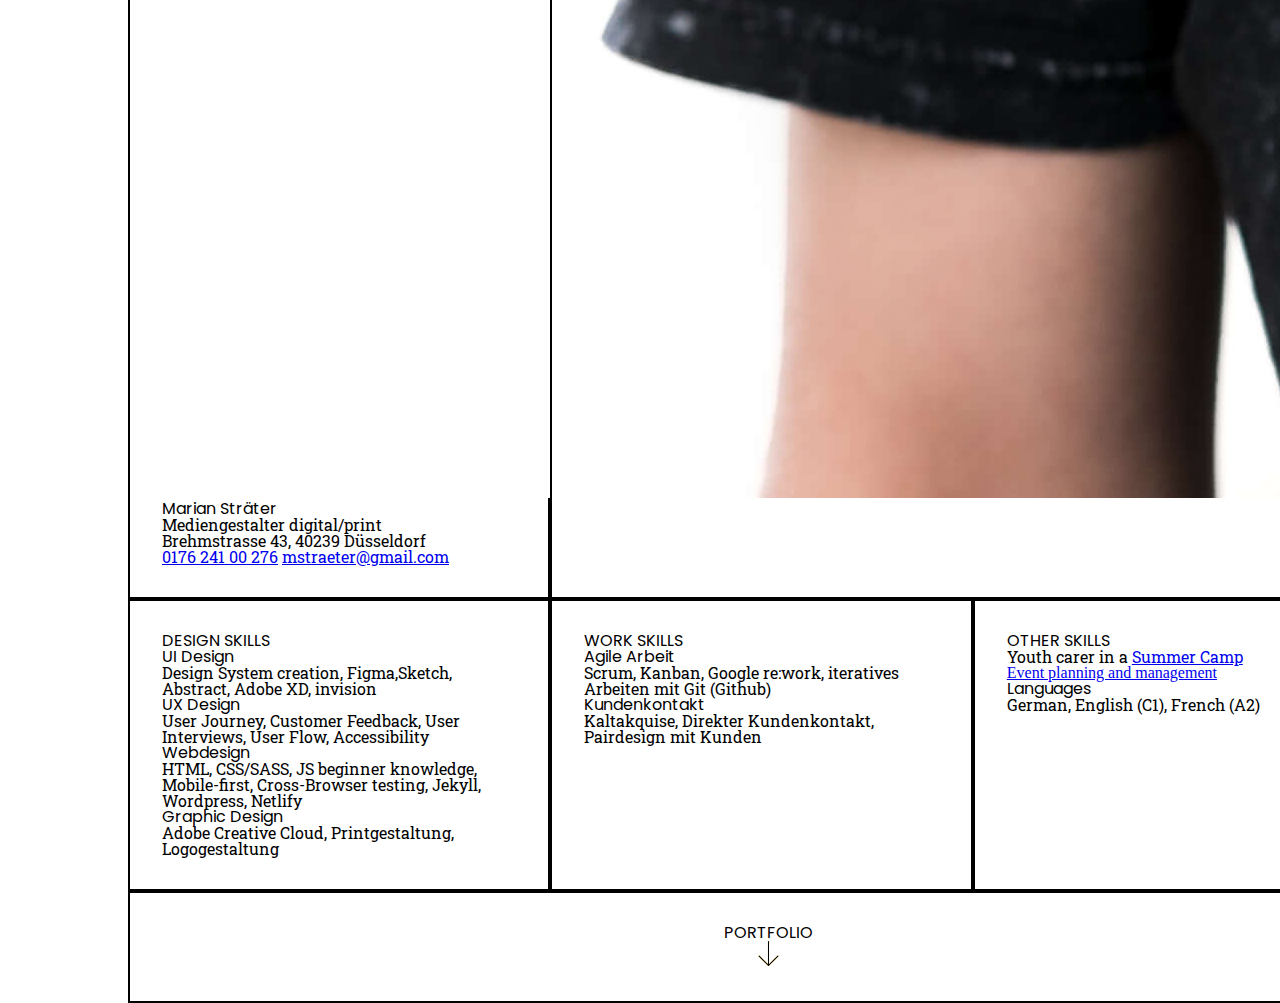
==== commit 0f3b0b46: "Fix indentation" ====
--- a/index.html
+++ b/index.html
@@ -13,120 +13,125 @@
 		<div class="section-title item">
 			<h1>ABOUT ME</h1>
 		</div>
-	<div class="about-container">
-		<div class="kontakt item">
-			<h1>KONTAKT</h1>
-			<p>Marian Sträter</p>
-			<p>18.10.1995</p>
-			<p>Brehmstrasse 43, 40239 Düsseldorf</p>
-			<a href="tel:+4917624100276">0176 241 00 276</a>
-			<a href="mailto:mstraeter@gmail.com">mstraeter@gmail.com</a>
+		<div class="about-container">
+			<div class="kontakt item">
+				<h1>KONTAKT</h1>
+				<img src="assets/img/profile-pic.jpg">
+				<h2>Marian Sträter</h2>
+				<p>Mediengestalter digital/print</p>
+				<p>Brehmstrasse 43, 40239 Düsseldorf</p>
+				<p class="kontaktdaten">
+					<a href="tel:+4917624100276">0176 241 00 276</a>
+					<a href="mailto:mstraeter@gmail.com">mstraeter@gmail.com</a>
+				</p>
+			</div>
+			<div class="vita item">
+				<h1>VITA</h1>
+				<ul>
+					<li>
+						<h2>Grafiker/Mediengestalter Print</h2>
+						<p>Medien Business Service GmbH, Düsseldorf</p>
+					</li>
+					<li>
+						<h2>Ausbildung Mediengestalter Digital und Print, Gestaltung und Technik</h2>
+						<p>InVision AG, Düsseldorf</p>
+					</li>
+					<li>
+						<h2>Bundesfreiwilligendienst</h2>
+						<p>Malteser Hilfsdienst</p>
+					</li>
+					<li>
+						<h2>Allgemeine Hochschulreife</h2>
+						<p>Fachbereich Gestaltungstechnik</p>
+						<p>Abschlussnote: 2,8</p>
+					</li>
+					<li>
+						<h2>Freiberufliche Tätigkeit als Webdesigner</h2>
+						<p>Webdesign und Printgestaltung</p>
+					</li>
+					<li>
+						<h2>Auslandspraktikum Mediengestaltung</h2>
+						<p>Page7media.ie, Dublin</p>
+					</li>
+				</ul>
+			</div> 
+			<div class="design-skills item">
+				<h1>DESIGN SKILLS</h1>
+				<ul>
+					<li>
+						<h2>UI Design</h2>
+						<p>
+							Design System creation, Figma,Sketch, Abstract, Adobe XD, invision
+						</p>
+					</li>
+					<li>
+						<h2>UX Design</h2>
+						<p>
+							User Journey, Customer Feedback, User Interviews, User Flow, Accessibility
+						</p>	
+					</li>
+					<li>
+						<h2>Webdesign</h2>
+						<p>
+							HTML, CSS/SASS, JS beginner knowledge, Mobile-first,
+							Cross-Browser testing, Jekyll, Wordpress, Netlify
+						</p>
+					</li>
+					<li>
+						<h2>Graphic Design</h2>
+						<p>
+							Adobe Creative Cloud, Printgestaltung, Logogestaltung
+						</p>
+					</li>
+			</div>
+			<div class="work-skills item">
+				<h1>WORK SKILLS</h1>
+				<ul> 
+					<li> 
+						<h2>Agile Arbeit</h2>
+						<p>
+							Scrum, Kanban, Google re:work, iteratives Arbeiten mit Git (Github)
+						</p>
+					</li>
+					<li> 
+						<h2>Kundenkontakt</h2>
+						<p>
+							Kaltakquise, Direkter Kundenkontakt, Pairdesign mit Kunden
+						</p>
+					</li>
+				</ul>
+			</div>
+			<div class="other-skills item">
+				<h1>OTHER SKILLS</h1>
+				<ul>
+					<li>
+						<p>
+							Youth carer in a <a target="_blank" rel="noopener noreferrer" href="http://www.pauluslager.de" rel="noopener">
+							Summer Camp </a>
+						</p>
+					</li>
+					<li> 
+						<a target="_blank" rel="noopener noreferrer" href="https://www.sketch.com/community/groups/dusseldorf/" rel="noopener">
+							Event planning and management </a>
+					</li>
+					<li> 
+						<h2>Languages</h2> 
+						<p>
+							German, English (C1), French (A2)	
+						</p>
+					</li>
+				</ul>
+			</div>
+			<div class="scroll-down item">
+				<h3>PORTFOLIO</h3>
+				<?xml version="1.0" encoding="iso-8859-1"?>
+				<svg xmlns="http://www.w3.org/2000/svg" viewBox="0 0 512 512">
+	<path d="M440.437 301.781L266.656 475.584V10.667C266.656 4.776 261.88 0 255.989 0s-10.667 4.776-10.667 10.667v464.917L71.541 301.781c-4.237-4.093-10.99-3.975-15.083.262-3.992 4.134-3.992 10.687 0 14.82l192 192c4.16 4.171 10.914 4.179 15.085.019l.019-.019 192-192c4.093-4.237 3.975-10.99-.262-15.083-4.134-3.993-10.687-3.993-14.821 0l-.042.001z" fill="#ffc107"/>
+	<path d="M255.989 512c-2.831.005-5.548-1.115-7.552-3.115l-192-192c-4.093-4.237-3.975-10.99.262-15.083 4.134-3.992 10.687-3.992 14.82 0L255.988 486.25l184.448-184.448c4.237-4.093 10.99-3.975 15.083.262 3.993 4.134 3.993 10.687 0 14.821l-192 192c-1.998 1.994-4.706 3.114-7.53 3.115z"/>
+	<path d="M255.989 512c-5.891 0-10.667-4.776-10.667-10.667V10.667C245.323 4.776 250.098 0 255.989 0s10.667 4.776 10.667 10.667v490.667c0 5.89-4.776 10.666-10.667 10.666z"/>
+				</svg>
+			</div>
 		</div>
-		<div class="vita item">
-			<h1>VITA</h1>
-			<ul>
-				<li>
-					<h2>Grafiker/Mediengestalter Print</h2>
-					<p>Medien Business Service GmbH, Düsseldorf</p>
-				</li>
-				<li>
-					<h2>Ausbildung Mediengestalter Digital und Print, Gestaltung und Technik</h2>
-					<p>InVision AG, Düsseldorf</p>
-				</li>
-				<li>
-					<h2>Bundesfreiwilligendienst</h2>
-					<p>Malter Hilfsdienst</p>
-				</li>
-				<li>
-					<h2>Allgemeine Hochschulreife</h2>
-					<p>Fachbereich Gestaltungstechnik</p>
-					<p>Abschlussnote: 2,8</p>
-				</li>
-				<li>
-					<h2>Freiberufliche Tätigkeit als Webdesigner</h2>
-					<p>Webdesign und Printgestaltung</p>
-				</li>
-				<li>
-					<h2>Auslandspraktikum Mediengestaltung</h2>
-					<p>Page7media.ie, Dublin</p>
-				</li>
-			</ul>
-		</div> 
-		<div class="design-skills item">
-			<h1>DESIGN SKILLS</h1>
-			<ul>
-				<li>
-					<h2>UI Design</h2>
-					<p>
-						Design System creation, Figma,Sketch, Abstract, Adobe XD, invision
-					</p>
-				</li>
-				<li>
-					<h2>UX Design</h2>
-					<p>
-						User Journey, Customer Feedback, User Interviews, User Flow, Accessibility
-					</p>	
-				</li>
-				<li>
-					<h2>Webdesign</h2>
-					<p>
-						HTML, CSS/SASS, JS beginner knowledge, Mobile-first,
-						Cross-Browser testing, Jekyll, Wordpress, Netlify
-					</p>
-				</li>
-				<li>
-					<h2>Graphic Design</h2>
-					<p>
-						Adobe Creative Cloud, Printgestaltung, Logogestaltung
-					</p>
-				</li>
-		</div>
-		<div class="work-skills item">
-			<h1>WORK SKILLS</h1>
-			<ul> 
-				<li> 
-					<h2>Agile Arbeit</h2>
-					<p>
-						Scrum, Kanban, Google re:work, iteratives Arbeiten mit Git (Github)
-					</p>
-				</li>
-				<li> 
-					<h2>Kundenkontakt</h2>
-					<p>
-						Kaltakquise, Direkter Kundenkontakt, Pairdesign mit Kunden
-					</p>
-				</li>
-			</ul>
-		</div>
-		<div class="other-skills item">
-			<h1>OTHER SKILLS</h1>
-			<ul>
-				<li>
-					Youth carer in a <a target="_blank" rel="noopener noreferrer" href="http://www.pauluslager.de" rel="noopener">
-					Summer Camp </a>
-				</li>
-				<li> 
-					<a target="_blank" rel="noopener noreferrer" href="https://www.sketch.com/community/groups/dusseldorf/" rel="noopener">
-						Event planning and management </a>
-				</li>
-				<li> 
-					<h2>Languages</h2> 
-					<p>
-						German, English (C1), French (A2)	
-					</p>
-				</li>
-			</ul>
-		</div>
-		<div class="scroll-down item">
-			<h3>Portfolio</h3>
-			<?xml version="1.0" encoding="iso-8859-1"?>
-			<svg xmlns="http://www.w3.org/2000/svg" viewBox="0 0 512 512">
-  <path d="M440.437 301.781L266.656 475.584V10.667C266.656 4.776 261.88 0 255.989 0s-10.667 4.776-10.667 10.667v464.917L71.541 301.781c-4.237-4.093-10.99-3.975-15.083.262-3.992 4.134-3.992 10.687 0 14.82l192 192c4.16 4.171 10.914 4.179 15.085.019l.019-.019 192-192c4.093-4.237 3.975-10.99-.262-15.083-4.134-3.993-10.687-3.993-14.821 0l-.042.001z" fill="#ffc107"/>
-  <path d="M255.989 512c-2.831.005-5.548-1.115-7.552-3.115l-192-192c-4.093-4.237-3.975-10.99.262-15.083 4.134-3.992 10.687-3.992 14.82 0L255.988 486.25l184.448-184.448c4.237-4.093 10.99-3.975 15.083.262 3.993 4.134 3.993 10.687 0 14.821l-192 192c-1.998 1.994-4.706 3.114-7.53 3.115z"/>
-  <path d="M255.989 512c-5.891 0-10.667-4.776-10.667-10.667V10.667C245.323 4.776 250.098 0 255.989 0s10.667 4.776 10.667 10.667v490.667c0 5.89-4.776 10.666-10.667 10.666z"/>
-			</svg>
-		</div>
-	</div>
 </div>	
 </body>
 </html>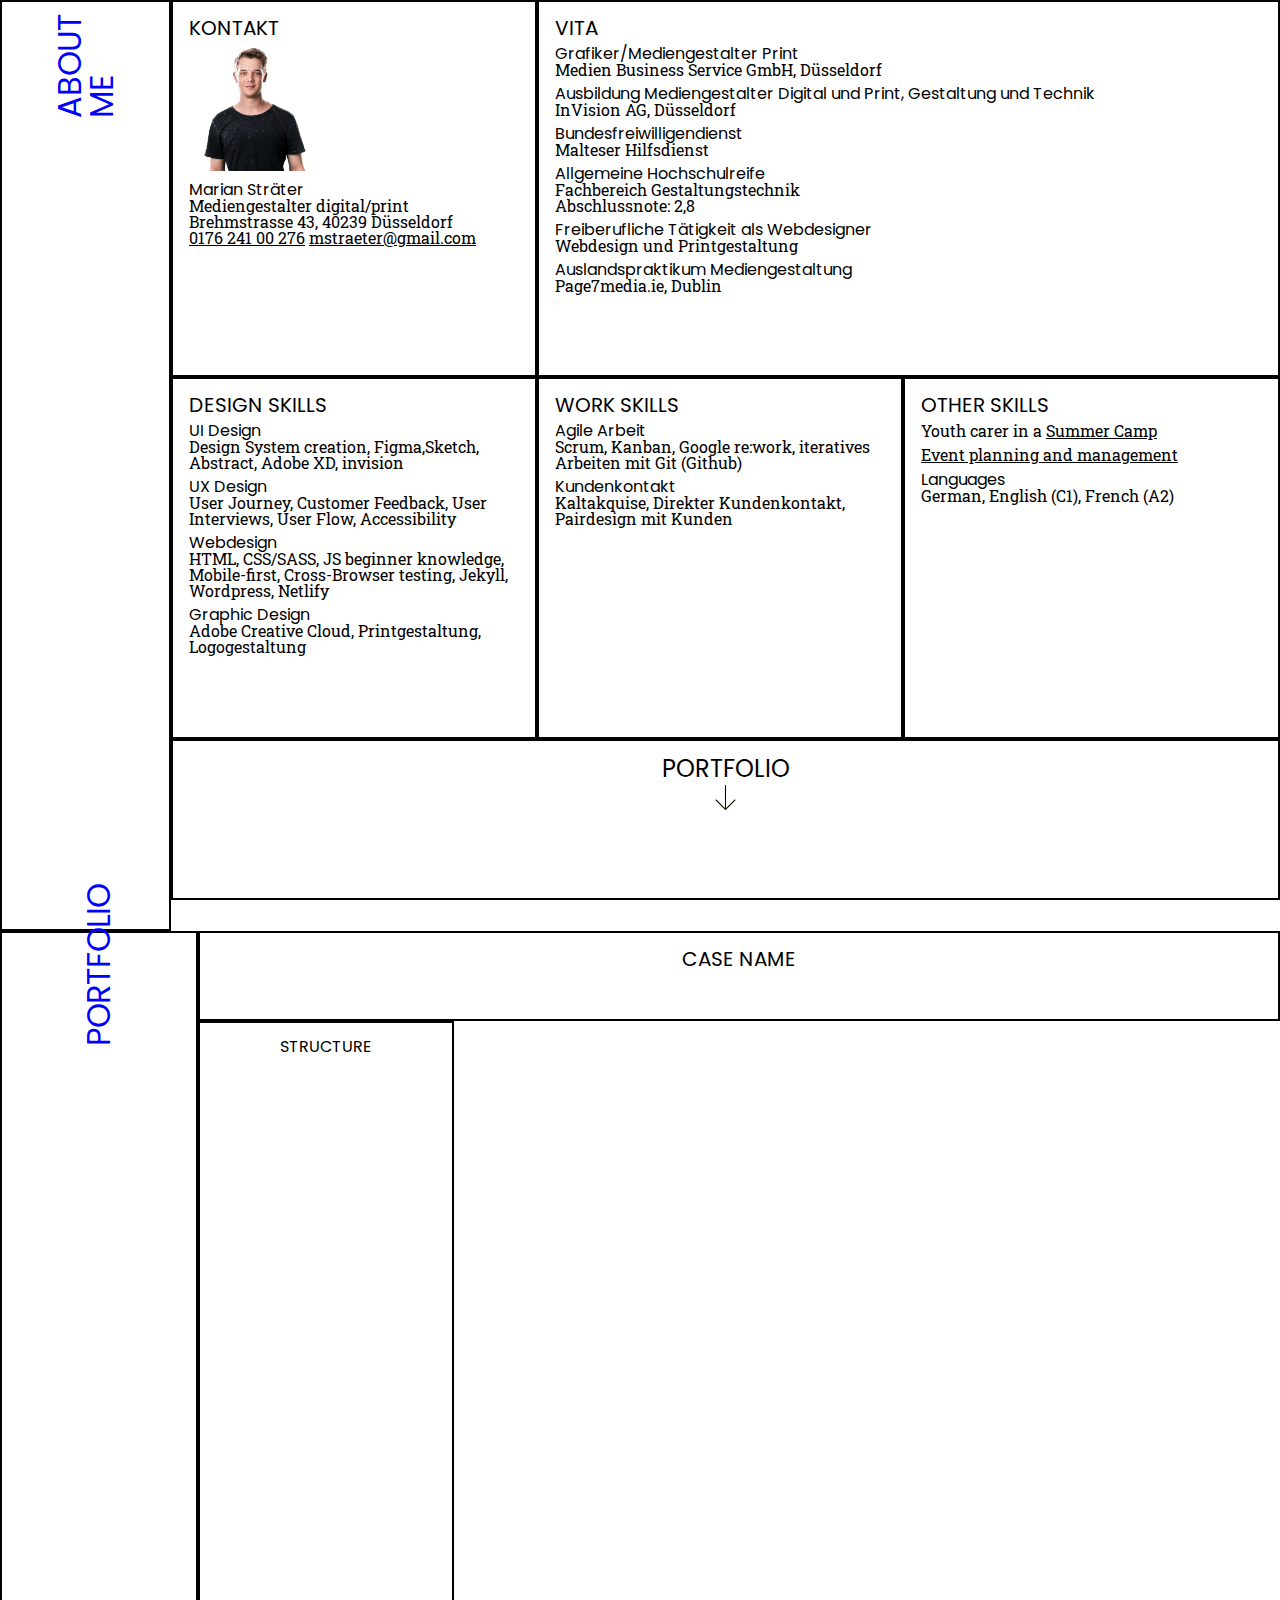
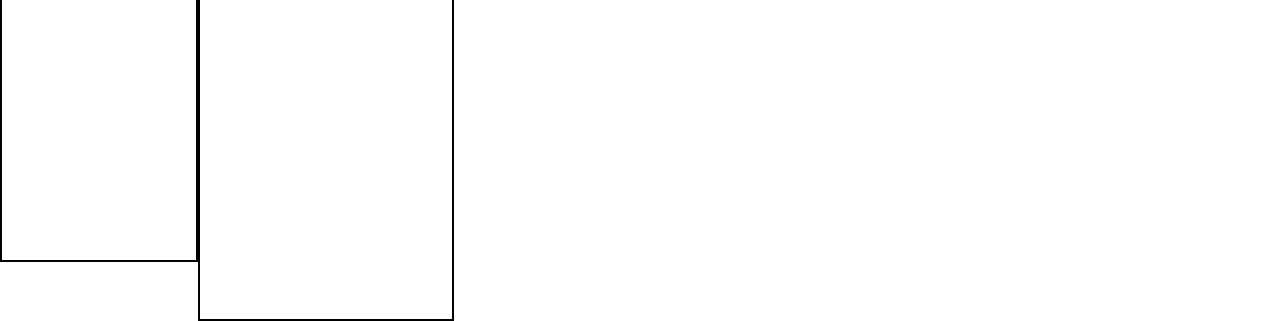
==== commit 71c2a5e2: "Further Styles" ====
--- a/index.html
+++ b/index.html
@@ -132,6 +132,26 @@
 				</svg>
 			</div>
 		</div>
-</div>	
+	</div>	
+	<div class="container">
+		<div class="section-title item">
+			<h1>PORTFOLIO</h1>
+		</div>
+		<div class="portfolio-container">
+			<div class="case-name item">
+				<h1>CASE NAME</h1>
+			</div>
+			<div class="structure item">
+				<h2> STRUCTURE</h2>
+				<ul>
+					<li>
+					</li>
+					<li>
+					</li>
+				</ul>
+			</div>
+
+		</div>
+	</div>
 </body>
 </html>--- a/assets/css/styles.css
+++ b/assets/css/styles.css
@@ -23,6 +23,11 @@
 footer, header, hgroup, menu, nav, section {
 	display: block;
 }
+
+* {
+  box-sizing: border-box;
+}
+
 body {
 	line-height: 1;
 }
@@ -46,8 +51,12 @@
   font-family: 'Poppins', sans-serif;
 }
 
-p, span {
+p, span, a {
   font-family: 'Roboto Slab', serif;
+}
+
+a {
+  color: black;
 }
 
 .container {
@@ -56,18 +65,23 @@
 }
 
 .section-title {
-  width:10%;
-  height: 100vh;
+  height: 103.45vh;
 }
 
 .section-title h1 {
   transform: rotate(-90deg);
   font-size: 2rem;
   align-self: center;
+  color: blue;
 }
 
 h1 {
-  font-size: 1rem;
+  font-size: 1.25rem;
+  margin-bottom: 0.5rem;
+}
+
+li {
+  margin-bottom: 0.5rem;
 }
 
 .about-container {
@@ -80,11 +94,21 @@
 .item {
   border: 2px solid #000;
   box-sizing: border-box;
-  padding: 2rem;
+  padding: 1rem;
 }
 
 .kontakt {
   width: 33%;
+}
+
+.kontakt img { 
+  display: inline;
+  height: 125px;
+  margin-bottom: 0.5rem;
+}
+
+.kontaktdaten a{ 
+  margin-top: 1rem;
 }
 
 .vita{
@@ -111,7 +135,31 @@
   text-align: center;
 }
 
+.scroll-down h3 {
+  font-size: 1.5rem;
+  height: 10%;
+}
+
 .scroll-down svg{
   height: 25px;
+  margin-top: 1rem;
 }
-/* grow shrink basis */+
+.portfolio-container {
+  width: 100%;
+  height: 100vh;
+  display: flex;
+  flex-flow: wrap row; 
+}
+
+.case-name {
+  width: 100%;
+  height: 10vh;
+  text-align: center;
+}
+
+.structure {
+  height: 100%;
+  width: 20vw;
+  text-align: center;
+}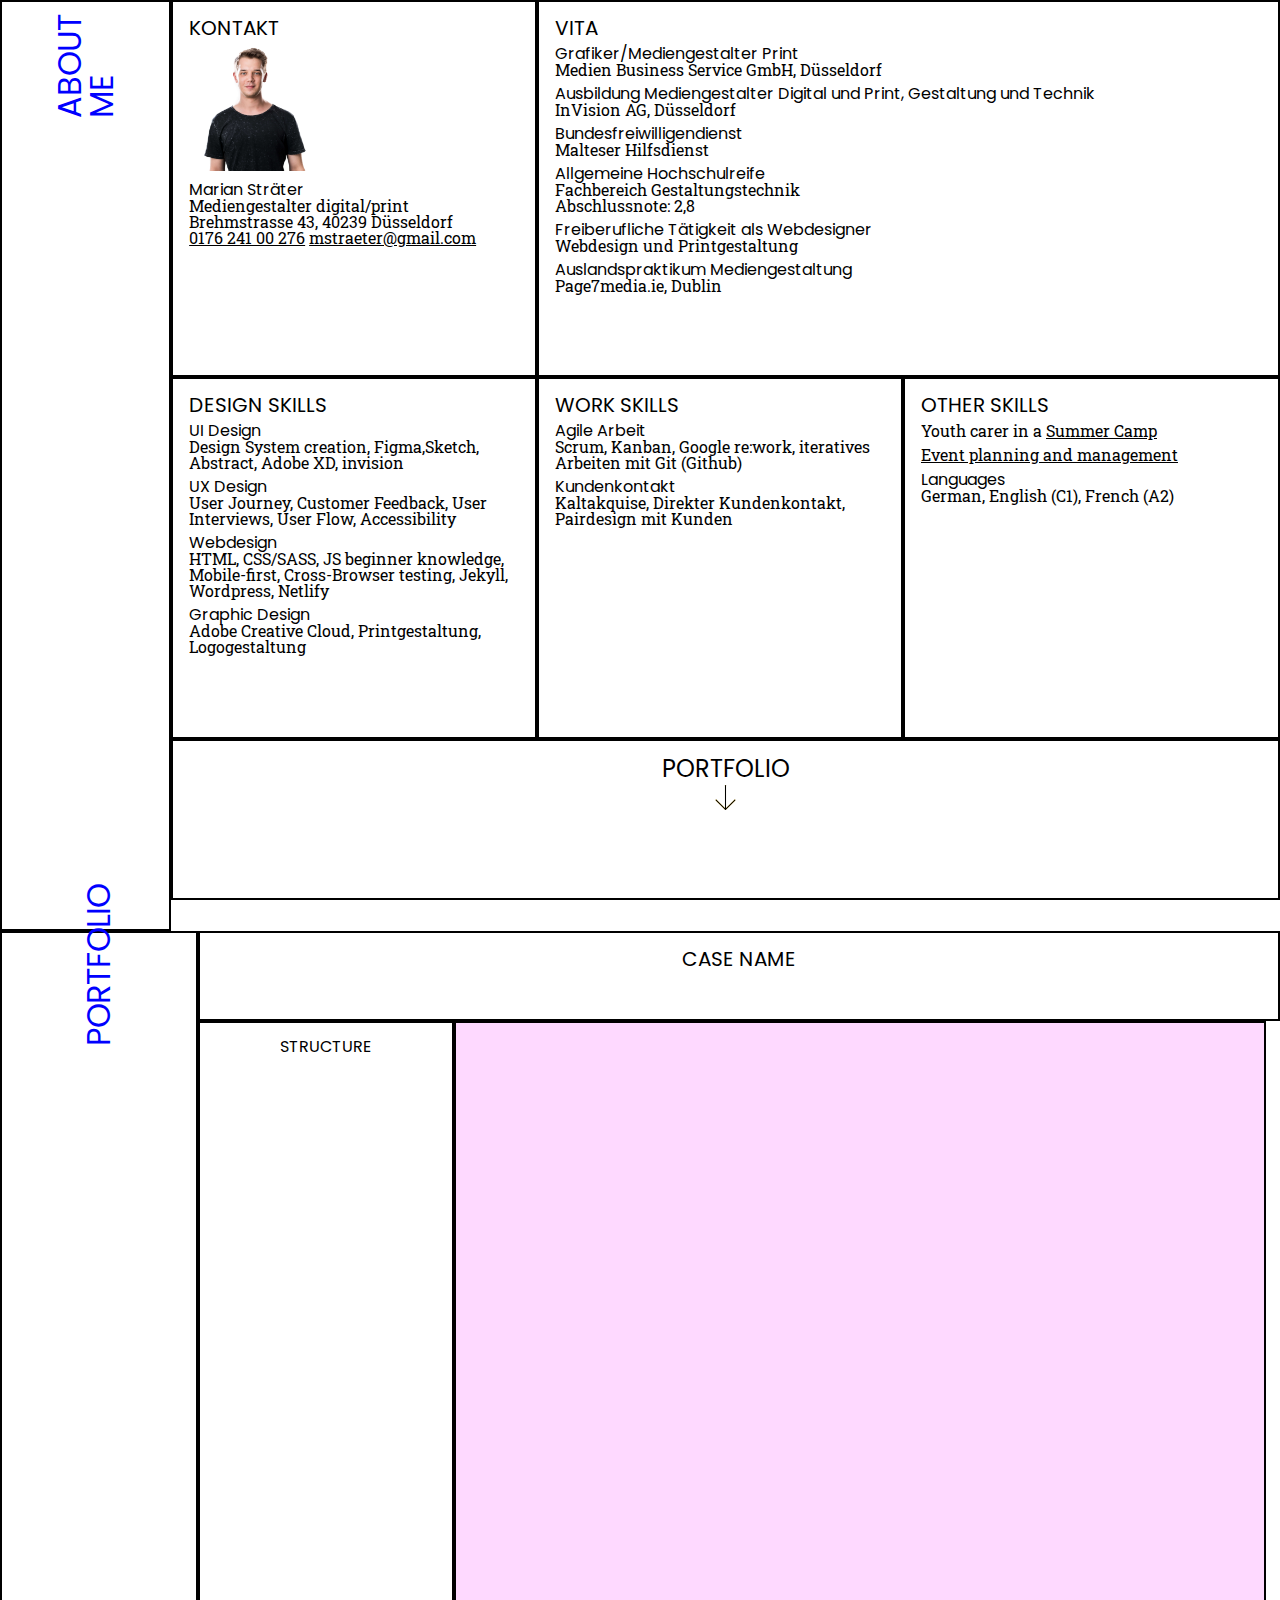
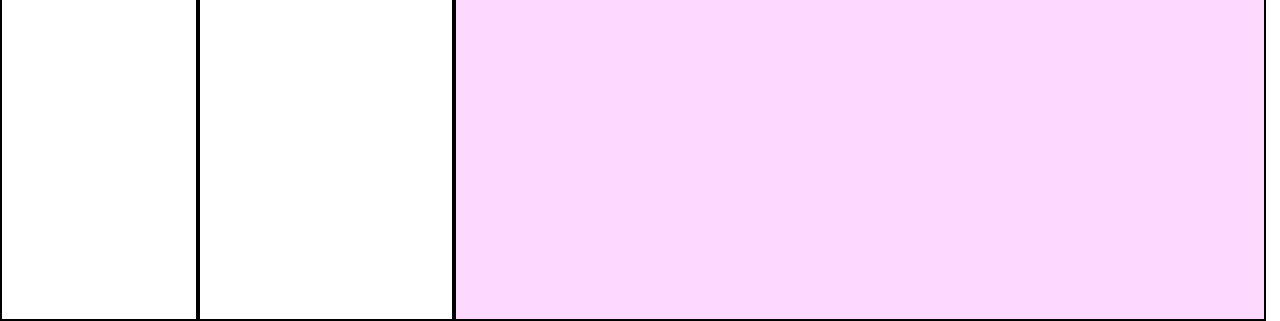
==== commit 0a1d90b7: "Portfolio page" ====
--- a/index.html
+++ b/index.html
@@ -134,7 +134,7 @@
 		</div>
 	</div>	
 	<div class="container">
-		<div class="section-title item">
+		<div class="section-title-portfolio item">
 			<h1>PORTFOLIO</h1>
 		</div>
 		<div class="portfolio-container">
@@ -150,7 +150,9 @@
 					</li>
 				</ul>
 			</div>
+			<div class="case-content item">
 
+			</div>
 		</div>
 	</div>
 </body>
--- a/assets/css/styles.css
+++ b/assets/css/styles.css
@@ -147,19 +147,37 @@
 
 .portfolio-container {
   width: 100%;
-  height: 100vh;
   display: flex;
   flex-flow: wrap row; 
 }
 
+.section-title-portfolio h1 {
+  transform: rotate(-90deg);
+  font-size: 2rem;
+  align-self: center;
+  color: blue;
+}
+
 .case-name {
+  flex: 0 0 100%;
   width: 100%;
   height: 10vh;
   text-align: center;
 }
 
 .structure {
-  height: 100%;
+  height: 100vh;
   width: 20vw;
   text-align: center;
+}
+
+.case-content {
+  flex: 0 0 75%;
+  background-color: #fed9ff;
+  width: 100%;
+  height: 100vh;
+  overflow-x: hidden;
+  overflow-y: auto;
+  text-align: center;
+  padding: 20px;
 }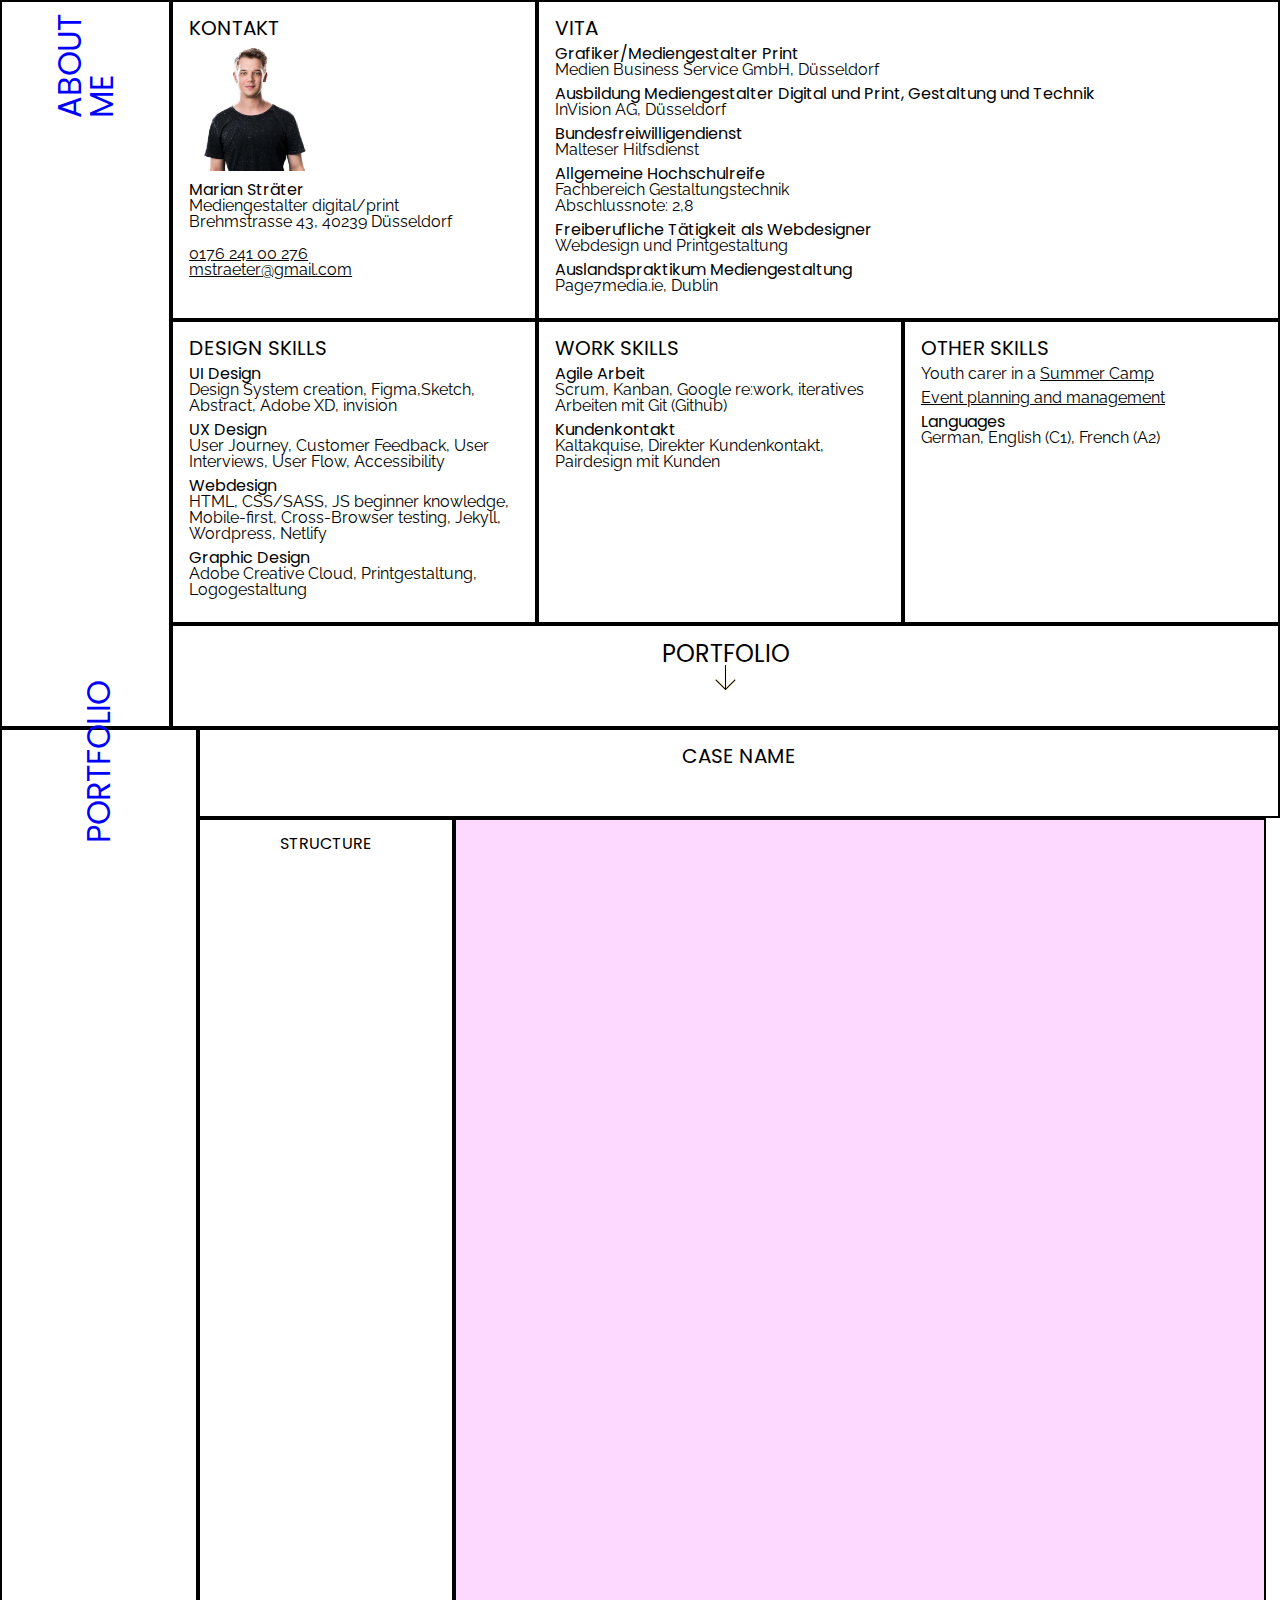
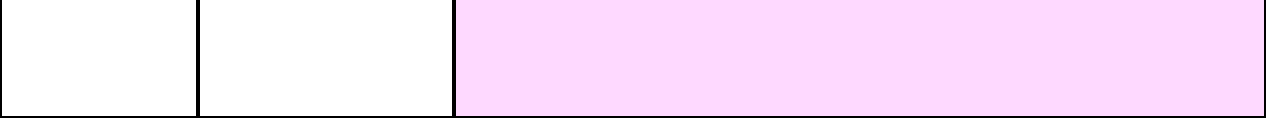
==== commit bdd4baa4: "Weis auch nich so genau" ====
--- a/index.html
+++ b/index.html
@@ -5,7 +5,8 @@
 	<meta name="viewport" content="width=device-width, initial-scale=1.0">
 	<link rel="stylesheet" href="./assets/css/styles.css">
 	<link rel="preconnect" href="https://fonts.gstatic.com">
-	<link href="https://fonts.googleapis.com/css2?family=Poppins:wght@500&family=Roboto+Slab:wght@300&display=swap" rel="stylesheet">
+	<link rel="preconnect" href="https://fonts.gstatic.com">
+	<link href="https://fonts.googleapis.com/css2?family=Poppins:wght@500&family=Raleway&display=swap" rel="stylesheet">
 	<title>MARIAN STRÄTER</title>
 </head>
 <body>
@@ -20,10 +21,10 @@
 				<h2>Marian Sträter</h2>
 				<p>Mediengestalter digital/print</p>
 				<p>Brehmstrasse 43, 40239 Düsseldorf</p>
-				<p class="kontaktdaten">
-					<a href="tel:+4917624100276">0176 241 00 276</a>
+				<div class="kontaktdaten">
+					<a href="tel:+4917624100276">0176 241 00 276</a></br>
 					<a href="mailto:mstraeter@gmail.com">mstraeter@gmail.com</a>
-				</p>
+				</div>
 			</div>
 			<div class="vita item">
 				<h1>VITA</h1>
--- a/assets/css/styles.css
+++ b/assets/css/styles.css
@@ -47,12 +47,12 @@
 	border-spacing: 0;
 }
 
-h1,h2,h3,h4 {
+h1,h2,h3,h4,h5,h6 {
   font-family: 'Poppins', sans-serif;
 }
 
 p, span, a {
-  font-family: 'Roboto Slab', serif;
+  font-family: 'Raleway', serif;
 }
 
 a {
@@ -62,10 +62,6 @@
 .container {
   display: flex;
   width: 100%;
-}
-
-.section-title {
-  height: 103.45vh;
 }
 
 .section-title h1 {
@@ -88,7 +84,6 @@
   width: 100%;
   display: flex;
   flex-flow: wrap row;
-  height: 100vh;
 }
 
 .item {
@@ -101,21 +96,21 @@
   width: 33%;
 }
 
-.kontakt img { 
+.kontakt img {
   display: inline;
   height: 125px;
   margin-bottom: 0.5rem;
 }
 
-.kontaktdaten a{ 
-  margin-top: 1rem;
+.kontaktdaten {
+margin: 1rem 0 0 0;
 }
 
 .vita{
   width: 67%;
 }
 
-.design-skills { 
+.design-skills {
   flex: 0 0 33%;
   width: 33%;
 }
